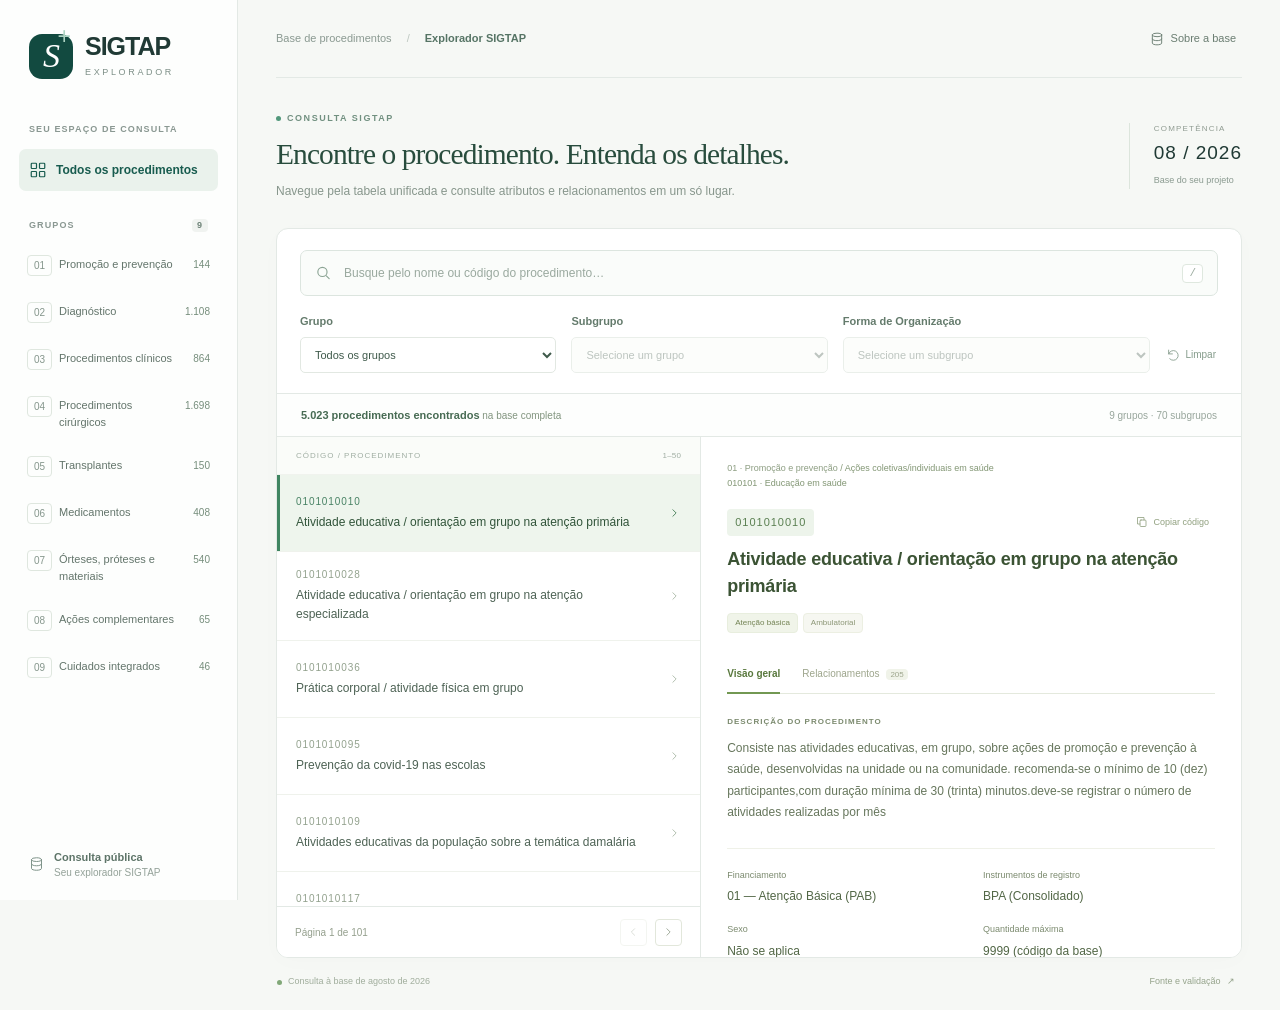
==== index.html @ 607093cf "Add SIGTAP explorer ready for GitHub Pages" ====
<!doctype html>
<html lang="pt-BR">
<head><meta charset="utf-8"><meta name="viewport" content="width=device-width, initial-scale=1"><meta name="robots" content="noindex,nofollow"><meta name="theme-color" content="#124e45"><title>SIGTAP · Explorador de procedimentos</title><link rel="icon" href="./favicon.svg" type="image/svg+xml"><link rel="stylesheet" href="./style.css"></head>
<body>
<a class="skip-link" href="#search">Ir para a busca</a>
<div class="app-shell">
<aside class="sidebar">
  <a class="brand" href="./" aria-label="SIGTAP início"><span class="brand-icon">S<span>+</span></span><span>SIGTAP<small>EXPLORADOR</small></span></a>
  <div class="workspace-label">SEU ESPAÇO DE CONSULTA</div>
  <button id="all-groups" class="nav-main active"><span data-icon="grid"></span><span>Todos os procedimentos</span></button>
  <div class="group-label">GRUPOS <span id="group-total">—</span></div>
  <nav id="group-nav" aria-label="Grupos SIGTAP"><div class="loading-small">Carregando grupos…</div></nav>
  <div class="sidebar-bottom"><span data-icon="database"></span><div><strong>Consulta pública</strong><small>Seu explorador SIGTAP</small></div></div>
</aside>
<main>
  <header class="topbar"><div class="breadcrumb">Base de procedimentos <span>/</span> <strong>Explorador SIGTAP</strong></div><button class="source-button" id="source-button"><span data-icon="database"></span>Sobre a base</button></header>
  <section class="intro" aria-labelledby="page-title"><div><div class="eyebrow"><span></span> CONSULTA SIGTAP</div><h1 id="page-title">Encontre o procedimento.<br class="mobile-break"> Entenda os detalhes.</h1><p>Navegue pela tabela unificada e consulte atributos e relacionamentos em um só lugar.</p></div><div class="edition"><span>COMPETÊNCIA</span><strong id="edition">08 / 2026</strong><small>Base do seu projeto</small></div></section>
  <section class="explorer" aria-label="Explorador de procedimentos">
    <div class="filters">
      <div class="search-wrap"><span data-icon="search"></span><input id="search" type="search" placeholder="Busque pelo nome ou código do procedimento…" aria-label="Buscar por nome ou código" autocomplete="off"><kbd>/</kbd></div>
      <div class="filter-row"><div class="field"><label for="group">Grupo</label><select id="group"><option value="">Todos os grupos</option></select></div><div class="field"><label for="subgroup">Subgrupo</label><select id="subgroup" disabled><option value="">Selecione um grupo</option></select></div><div class="field"><label for="form">Forma de Organização</label><select id="form" disabled><option value="">Selecione um subgrupo</option></select></div><button id="reset" class="reset-button" title="Limpar busca e filtros"><span data-icon="reset"></span><span>Limpar</span></button></div>
    </div>
    <div class="results-bar"><div><strong id="result-count" aria-live="polite">Carregando procedimentos…</strong><span id="result-context"> na base completa</span></div><div class="base-count" id="base-count">9 grupos · 70 subgrupos</div></div>
    <div class="workspace" id="workspace"><section class="list-panel" aria-label="Lista de procedimentos"><div class="list-heading"><span>CÓDIGO / PROCEDIMENTO</span><span id="list-range"></span></div><div id="results" class="results"><div class="loading-state">Preparando sua consulta…</div></div><div class="pagination"><span id="page-label"></span><div><button id="prev" aria-label="Página anterior" disabled><span data-icon="left"></span></button><button id="next" aria-label="Próxima página" disabled><span data-icon="right"></span></button></div></div></section><section class="detail-panel" id="detail-panel" aria-label="Detalhes do procedimento"><div id="detail" aria-live="polite"><div class="empty-detail"><span data-icon="file"></span><h2>Todos os detalhes, em um clique.</h2><p>Selecione um procedimento na lista para consultar suas informações.</p></div></div></section></div>
  </section>
  <footer><span><span class="status-dot"></span> Consulta à base de agosto de 2026</span><button id="validation-link">Fonte e validação <span>↗</span></button></footer>
</main></div>
<dialog id="source-dialog"><div class="dialog-header"><div><div class="eyebrow">TRANSPARÊNCIA DOS DADOS</div><h2>Fonte e validação</h2></div><button id="close-dialog" class="icon-button" aria-label="Fechar"><span data-icon="close"></span></button></div><div id="source-content"></div></dialog>
<div class="toast" id="toast" role="status"></div>
<script type="module" src="./app.js"></script>
</body></html>
---- style.css ----
:root{--ink:#203a35;--muted:#7b8985;--green:#185c4f;--green-dark:#124a40;--line:#e3e9e5;--paper:#fff;--bg:#f6f8f5;--soft:#eef5f0;--serif:Georgia,'Times New Roman',serif}*{box-sizing:border-box}body{margin:0;background:var(--bg);color:var(--ink);font:14px/1.5 -apple-system,BlinkMacSystemFont,'Segoe UI',sans-serif}button,input,select{font:inherit}button,a,select{ -webkit-tap-highlight-color:transparent}button{cursor:pointer}button:disabled{cursor:default;opacity:.4}button{color:inherit}a{color:inherit}svg{width:18px;height:18px;display:block;flex-shrink:0}button svg{pointer-events:none}button:focus-visible,a:focus-visible,input:focus-visible,select:focus-visible,summary:focus-visible{outline:3px solid #71ac98;outline-offset:3px}button{border:0;background:none}h1,h2,h3,p{margin:0}.skip-link{position:absolute;top:-100px;left:20px;padding:12px;background:white;z-index:100}.skip-link:focus{top:10px}.app-shell{display:grid;grid-template-columns:238px minmax(0,1fr);min-height:100vh}.sidebar{background:#fdfefd;border-right:1px solid var(--line);padding:32px 19px 20px;position:sticky;top:0;height:100vh;display:flex;flex-direction:column;overflow:auto}.brand{display:flex;align-items:center;gap:12px;text-decoration:none;margin:0 10px 42px;font-size:25px;font-weight:730;letter-spacing:-1px;line-height:1.12}.brand small{display:block;font:9px/2 -apple-system,BlinkMacSystemFont,'Segoe UI',sans-serif;letter-spacing:2.65px;color:#7d8f87;margin-top:3px}.brand-icon{background:var(--green-dark);color:white;border-radius:13px;width:44px;height:45px;position:relative;text-align:center;font:italic 34px/44px Georgia}.brand-icon span{position:absolute;right:3px;top:-9px;color:#acd3c2;font:23px/1 sans-serif}.workspace-label,.group-label{font-size:9px;letter-spacing:1.1px;color:#8a9892;font-weight:650;padding:0 10px}.nav-main{display:flex;align-items:center;gap:9px;width:100%;text-align:left;margin:12px 0 28px;padding:12px 10px;font-size:12px;font-weight:600;border-radius:7px}.nav-main.active{background:#eaf2ec;color:var(--green)}.nav-main:hover{background:#f0f5f1}.group-label{display:flex;justify-content:space-between;margin-bottom:12px}.group-label span{background:#f0f3f0;border-radius:4px;padding:0 5px;color:#6e8378}#group-nav{display:flex;flex-direction:column;gap:4px}.group-button{display:grid;grid-template-columns:25px 1fr 28px;text-align:left;gap:7px;align-items:start;padding:11px 8px;border-radius:7px;font-size:11px;line-height:1.5;width:100%;color:#63756b}.group-button:hover{background:#f3f6f2}.group-button.active{background:#eaf2ec;color:var(--green)}.group-code{color:#85968c;font-size:10px;border:1px solid #dfe7df;border-radius:4px;text-align:center;padding:1px 2px;line-height:17px;align-self:start}.group-button.active .group-code{background:var(--green);color:white;border-color:var(--green)}.group-name{padding-top:1px}.group-count{text-align:right;color:#88978f;font-size:10px;padding-top:2px;font-variant-numeric:tabular-nums}.sidebar-bottom{display:flex;gap:10px;margin-top:auto;padding:28px 10px 0;align-items:center;color:#7f948a}.sidebar-bottom strong{font-size:11px;font-weight:600;display:block;color:#5d7468}.sidebar-bottom small{display:block;font-size:10px;color:#94a299}.sidebar-bottom svg{width:15px}main{min-width:0;padding:0 38px;max-width:1680px;width:100%;margin:0 auto}.topbar{height:78px;border-bottom:1px solid var(--line);display:flex;align-items:center;justify-content:space-between;font-size:11px}.breadcrumb{color:#8a9991}.breadcrumb span{padding:0 12px;color:#bdc7c0}.breadcrumb strong{font-weight:550;color:#567465}.source-button{display:flex;align-items:center;gap:7px;font-size:11px;color:#6a7d71}.source-button:hover{color:var(--green)}.source-button svg{width:14px}.intro{display:flex;justify-content:space-between;align-items:center;gap:25px;padding:34px 0 28px}.eyebrow{font-size:9px;letter-spacing:1.55px;font-weight:650;color:#719080;display:flex;align-items:center;gap:6px;margin-bottom:10px}.eyebrow>span{width:5px;height:5px;background:#52987b;border-radius:50%}h1{font-family:var(--serif);font-size:clamp(24px,2.3vw,35px);font-weight:400;letter-spacing:-.9px;color:#284c3d;line-height:1.25}.intro p{font-size:12px;color:#87968c;margin-top:10px}.edition{flex-shrink:0;border-left:1px solid #dce5dc;padding-left:24px}.edition>span{display:block;letter-spacing:1.2px;font-size:8px;color:#8f9b91}.edition strong{display:block;font-size:19px;letter-spacing:1px;font-weight:500;margin-top:4px}.edition small{color:#8a9a90;font-size:9px}.mobile-break{display:none}.explorer{background:var(--paper);border:1px solid var(--line);border-radius:12px;box-shadow:0 4px 22px #355c3c04;overflow:hidden}.filters{padding:21px 23px 20px}.search-wrap{position:relative;display:flex;align-items:center;gap:10px;border:1px solid #dce5df;background:#fafcfa;border-radius:7px;padding:0 14px;height:46px}.search-wrap:focus-within{border-color:#8bb19b;box-shadow:0 0 0 3px #eaf3ed}.search-wrap svg{color:#8aa393;width:17px}.search-wrap input{border:none;outline:none;background:transparent;color:var(--ink);font-size:12px;width:100%;height:100%;min-width:0}.search-wrap input:focus-visible{outline:none}.search-wrap input::placeholder{color:#9aa99f}.search-wrap kbd{background:white;border:1px solid #dfe8df;border-radius:4px;color:#9bab9f;padding:0px 6px;font-size:11px}.filter-row{display:grid;grid-template-columns:1fr 1fr 1.2fr auto;gap:15px;margin-top:17px;align-items:end}.field{min-width:0}.field label{display:block;font-size:10px;font-weight:550;color:#647b6c;margin-bottom:7px}.field select{width:100%;height:36px;border:1px solid #e2e8e2;background:#fff;color:#3f5a4b;border-radius:5px;padding:0 26px 0 10px;font-size:10px;cursor:pointer;text-overflow:ellipsis}.field select:disabled{color:#a1ada5;background:#fbfcfa;cursor:default}.reset-button{font-size:10px;color:#849b8a;height:36px;display:flex;align-items:center;gap:5px;padding:0 2px}.reset-button svg{width:13px}.reset-button:hover{color:var(--green)}.results-bar{display:flex;justify-content:space-between;align-items:center;border-top:1px solid var(--line);border-bottom:1px solid var(--line);padding:13px 24px;background:#fdfefd;font-size:11px}.results-bar strong{font-weight:600;color:#476b53}.results-bar #result-context{font-size:10px;color:#97a39b}.base-count{color:#98a69c;font-size:10px}.workspace{display:grid;grid-template-columns:minmax(310px,44%) minmax(0,56%);height:600px;max-height:calc(100vh - 380px);min-height:410px}.list-panel{min-width:0;border-right:1px solid var(--line);display:flex;flex-direction:column;overflow:hidden}.list-heading{background:#fafcf9;padding:13px 19px 12px;font-size:8px;letter-spacing:1px;color:#a0aea3;display:flex;justify-content:space-between;border-bottom:1px solid #f0f3ee}.list-heading #list-range{letter-spacing:.2px}.results{overflow-y:auto;flex:1;scrollbar-width:thin;scrollbar-color:#dce5dd transparent}.procedure-row{width:100%;display:flex;text-align:left;align-items:center;justify-content:space-between;border-bottom:1px solid #eff2ec;gap:13px;padding:15px 19px;position:relative;background:white;min-height:77px;transition:background .1s}.procedure-row:hover{background:#f6f9f4}.procedure-row.selected{background:#eef5ed}.procedure-row.selected:before{content:'';width:3px;position:absolute;top:0;bottom:0;left:0;background:#408561}.proc-code{font-size:10px;letter-spacing:.9px;color:#93a28e;font-variant-numeric:tabular-nums;display:block;margin-bottom:4px;font-weight:500}.procedure-row.selected .proc-code{color:#498365}.proc-name{font-size:11px;line-height:1.6;font-weight:500;color:#5b6c5b;display:block;text-transform:lowercase}.proc-name:first-letter{text-transform:uppercase}.procedure-row.selected .proc-name{color:#31543a}.procedure-row svg{width:13px;color:#a7b6a4}.procedure-row.selected svg{color:#3d7850}.pagination{display:flex;justify-content:space-between;align-items:center;border-top:1px solid var(--line);background:white;padding:10px 18px;font-size:10px;color:#95a08e;min-height:51px}.pagination>div{display:flex;gap:8px}.pagination button{border:1px solid #e2e7db;background:#fff;width:27px;height:27px;border-radius:4px;display:grid;place-items:center}.pagination svg{width:13px}.detail-panel{overflow-y:auto;scrollbar-width:thin;scrollbar-color:#dce5dd transparent;background:#fff}.detail-top{padding:24px 26px 0}.detail-breadcrumb{font-size:9px;line-height:1.6;color:#a3af9b;margin-bottom:19px}.detail-breadcrumb b{font-weight:500;color:#8c9d81}.detail-title-row{display:flex;align-items:center;justify-content:space-between;gap:12px;margin-bottom:10px}.code-pill{display:inline-flex;align-items:center;gap:7px;font-variant-numeric:tabular-nums;letter-spacing:1px;font-size:11px;background:#edf4eb;color:#5b8052;padding:5px 8px;border-radius:4px}.copy-button{font-size:9px;color:#90a07f;display:flex;gap:5px;align-items:center}.copy-button svg{width:12px}.detail-title{font-size:18px;color:#3b5334;line-height:1.5;font-weight:550;letter-spacing:-.2px;text-transform:lowercase}.detail-title:first-letter{text-transform:uppercase}.detail-tags{display:flex;gap:5px;flex-wrap:wrap;margin-top:13px;margin-bottom:20px}.tag{font-size:8px;background:#f6f7f1;color:#8c9676;border:1px solid #ecefe2;border-radius:4px;padding:3px 7px}.tag:first-child{background:#f0f4e9;color:#738354;border-color:#e8eede}.tabs{display:flex;gap:22px;border-bottom:1px solid #e4e9dd;margin:0 26px}.tab{padding:13px 0 12px;font-size:10px;position:relative;color:#9da58c}.tab.active{color:#59783d;font-weight:600}.tab.active:after{content:'';position:absolute;height:2px;background:#729852;bottom:-1px;left:0;right:0}.tab span{font-size:8px;background:#f0f3e9;margin-left:4px;border-radius:4px;padding:1px 4px}.detail-body{padding:22px 26px 28px}.section-label{font-size:8px;letter-spacing:1px;color:#9da58c;font-weight:600;margin-bottom:10px}.description{font-size:11px;line-height:1.8;color:#7b846b;white-space:pre-line;text-transform:lowercase}.description:first-letter{text-transform:uppercase}.description.missing{font-style:italic;color:#a4a690}.detail-grid{display:grid;grid-template-columns:1fr 1fr;gap:18px 24px;margin-top:24px;padding-top:20px;border-top:1px solid #eff1e8}.datum span{font-size:9px;color:#9fa489;display:block;margin-bottom:5px}.datum strong{font-size:11px;font-weight:500;color:#697650;display:block}.datum small{display:block;font-size:9px;color:#aaaf99;margin-top:3px}.values{display:grid;grid-template-columns:repeat(3,1fr);gap:9px;margin-top:23px}.value-card{border:1px solid #e9eddf;background:#fcfdf9;border-radius:6px;padding:12px 10px}.value-card span{color:#9ba584;font-size:8px;display:block}.value-card strong{display:block;font-size:15px;color:#6c7e4b;margin-top:5px;white-space:nowrap;font-weight:550}.detail-note{font-size:9px;color:#a5aa94;margin-top:18px;line-height:1.6}.relation-search{border:1px solid var(--line);border-radius:5px;padding:9px 11px;width:100%;font-size:11px;margin-bottom:16px;outline:none}.relation-group{border:1px solid #e6ebdf;border-radius:6px;margin-bottom:9px;overflow:hidden}.relation-group summary{padding:12px 13px;cursor:pointer;font-size:11px;color:#738358;display:flex;justify-content:space-between;align-items:center;list-style:none;background:#fbfcf8}.relation-group summary::-webkit-details-marker{display:none}.relation-group summary span:last-child{font-size:9px;color:#94a07f}.relation-group[open] summary{border-bottom:1px solid #e6ebdf}.relation-items{padding:0 12px}.relation-item{padding:10px 0;border-bottom:1px solid #eff2e8}.relation-item:last-child{border-bottom:none}.relation-item code,.relation-item a{font-size:10px;color:#608449}.relation-item p{font-size:10px;color:#7a8964;line-height:1.65;margin-top:3px}.relation-item small{font-size:9px;color:#a0aa8c;display:block;margin-top:4px;white-space:pre-line}.relation-empty{font-size:10px;color:#a1a791;padding:15px}.more-relations{color:#6c874d;font-size:10px;padding:12px}.empty-detail,.empty-results,.loading-state{padding:60px 35px;text-align:center;color:#9ba98f}.empty-detail>svg,.empty-results>svg{margin:0 auto 20px;width:32px;height:32px;color:#b5c4a6}.empty-detail h2{font:23px/1.4 var(--serif);color:#607d4a}.empty-detail p,.empty-results p{font-size:12px;line-height:1.8;margin-top:12px}.empty-results button{margin-top:20px;color:var(--green);font-size:11px;text-decoration:underline}.loading-small{font-size:11px;color:#899c90;padding:14px}.loading-state{font-size:12px}footer{display:flex;justify-content:space-between;align-items:center;padding:16px 1px 20px;font-size:9px;color:#a0ad9c}footer>span{display:flex;align-items:center;gap:6px}.status-dot{display:inline-block;width:5px;height:5px;background:#81a878;border-radius:50%}footer button{color:#95a38b;font-size:9px}footer button span{margin-left:4px}.toast{position:fixed;bottom:26px;left:50%;transform:translate(-50%,20px);opacity:0;pointer-events:none;color:white;background:var(--green);padding:10px 20px;border-radius:7px;box-shadow:0 5px 20px #173c2b22;font-size:12px;transition:.2s;z-index:20}.toast.show{opacity:1;transform:translate(-50%,0)}dialog{border:1px solid var(--line);border-radius:14px;max-width:620px;width:calc(100% - 32px);padding:28px;color:var(--ink);box-shadow:0 20px 80px #1e3e3330;max-height:88vh}dialog::backdrop{background:#152f2860;backdrop-filter:blur(3px)}.dialog-header{display:flex;justify-content:space-between;gap:15px;align-items:start;margin-bottom:24px}.dialog-header h2{font:30px/1.2 var(--serif)}.icon-button{padding:4px;color:#7b9183}.source-stats{display:grid;grid-template-columns:repeat(3,1fr);gap:12px;margin:18px 0}.source-stats>div{background:var(--soft);padding:15px;border-radius:7px}.source-stats strong{font-size:22px;display:block;font-weight:500}.source-stats span{font-size:10px;color:#7e9685}#source-content p{font-size:12px;color:#738778;line-height:1.8;margin-top:12px}#source-content h3{font-size:12px;margin-top:24px}#source-content code{font-size:9px;overflow-wrap:anywhere;display:block;margin-top:8px;color:#95a389}#source-content table{width:100%;border-collapse:collapse;font-size:11px;margin-top:12px}#source-content td{padding:7px 4px;border-bottom:1px solid var(--line);vertical-align:top}#source-content td:last-child{text-align:right;white-space:nowrap}#source-content .validation-note{background:#f9f7ef;border:1px solid #ede7d4;padding:12px 14px;border-radius:6px;color:#938158}.back-list{display:none}[hidden]{display:none!important}
@media(min-width:1600px){.workspace{max-height:calc(100vh - 395px);height:720px}.sidebar{width:238px}.intro{padding:40px 0 35px}main{padding:0 48px}.proc-name{font-size:12px}.procedure-row{padding:17px 22px}.detail-title{font-size:21px}.description{font-size:12px}.detail-top{padding:29px 32px 0}.detail-body{padding:25px 32px}.tabs{margin:0 32px}}
@media(max-width:1180px){.app-shell{grid-template-columns:206px 1fr}.sidebar{padding:28px 12px 20px}.brand{margin-bottom:35px}.workspace-label{font-size:8px}.group-button{font-size:10px;gap:6px;padding:10px 5px;grid-template-columns:23px 1fr 24px}.group-count{font-size:9px}main{padding:0 24px}.intro{gap:15px}.intro p{max-width:490px}.edition{padding-left:17px}h1{font-size:26px}.workspace{grid-template-columns:minmax(280px,43%) minmax(0,57%)}.detail-top{padding:20px 20px 0}.detail-body{padding:20px}.tabs{margin:0 20px}.detail-title{font-size:16px}.filter-row{gap:9px}.filters{padding:18px}.value-card strong{font-size:12px}.reset-button span:last-child{display:none}}
@media(max-width:950px){.app-shell{grid-template-columns:1fr}.sidebar{display:none}main{padding:0 25px}.topbar{height:63px}.intro{padding:27px 0}.workspace{max-height:calc(100vh - 350px);min-height:470px}.intro h1{font-size:29px}.intro p{font-size:11px}.edition{margin-left:12px}.filters{padding:18px 20px}}
@media(max-width:640px){main{padding:0 14px}.topbar{height:57px}.breadcrumb{font-size:9px}.breadcrumb span{padding:0 6px}.source-button{font-size:0;gap:0}.source-button svg{width:17px}.intro{padding:23px 2px 22px}.intro h1{font-size:27px;letter-spacing:-.65px}.mobile-break{display:block}.intro p{font-size:11px;line-height:1.7;max-width:310px}.edition{display:none}.eyebrow{font-size:8px}.explorer{border-radius:9px}.filters{padding:16px 14px}.search-wrap{padding:0 10px;height:43px}.search-wrap input{font-size:11px}.search-wrap kbd{display:none}.filter-row{grid-template-columns:1fr 1fr;gap:12px 10px;margin-top:15px}.field:first-child{grid-column:span 2}.field select{font-size:10px;height:36px}.reset-button{position:absolute;top:0;right:0}.filter-row{position:relative}.field:first-child label{padding-right:30px}.reset-button{height:16px;top:0}.results-bar{padding:12px 15px}.results-bar #result-context{display:none}.results-bar strong{font-size:10px}.base-count{font-size:8px}.workspace{grid-template-columns:1fr;max-height:none;height:540px;min-height:0}.detail-panel{display:none}.list-panel{border:0}.workspace.mobile-detail .list-panel{display:none}.workspace.mobile-detail .detail-panel{display:block}.procedure-row{min-height:77px;padding:14px 16px}.proc-name{font-size:11px}.detail-top{padding:14px 19px 0}.back-list{display:flex;font-size:10px;color:#779661;align-items:center;gap:4px;margin-bottom:16px;padding:0}.back-list svg{width:12px}.detail-breadcrumb{margin-bottom:15px}.detail-title{font-size:17px}.detail-body{padding:19px}.tabs{margin:0 19px}.detail-grid{gap:16px}.values{gap:6px}.value-card strong{font-size:13px}.value-card{padding:10px 9px}footer{font-size:8px;gap:12px;padding:14px 2px}footer button{font-size:8px}.source-stats{gap:7px}.source-stats>div{padding:12px 8px}.source-stats strong{font-size:20px}dialog{padding:22px}.dialog-header h2{font-size:26px}}
@media(prefers-reduced-motion:reduce){*{transition:none!important;scroll-behavior:auto!important}}
/* Legibilidade para consultas prolongadas. */
.proc-name{font-size:12px;color:#4e6355}.description{font-size:12px;color:#66765c}.datum strong{font-size:12px;color:#526746}.datum span,.section-label{color:#7b8a6e}.detail-note{color:#839275}.detail-breadcrumb{color:#829674}.field select{font-size:11px}.field label{font-size:11px}.group-button{font-size:11px}.group-count{color:#758d7b}.results-bar #result-context{color:#82957f}.value-card span{color:#7c9168}.relation-item p{font-size:11px;color:#607951}.relation-item small{color:#7f9270}
@media(max-width:640px){.field select{font-size:10px}.field label{font-size:10px}.proc-name{font-size:12px}}
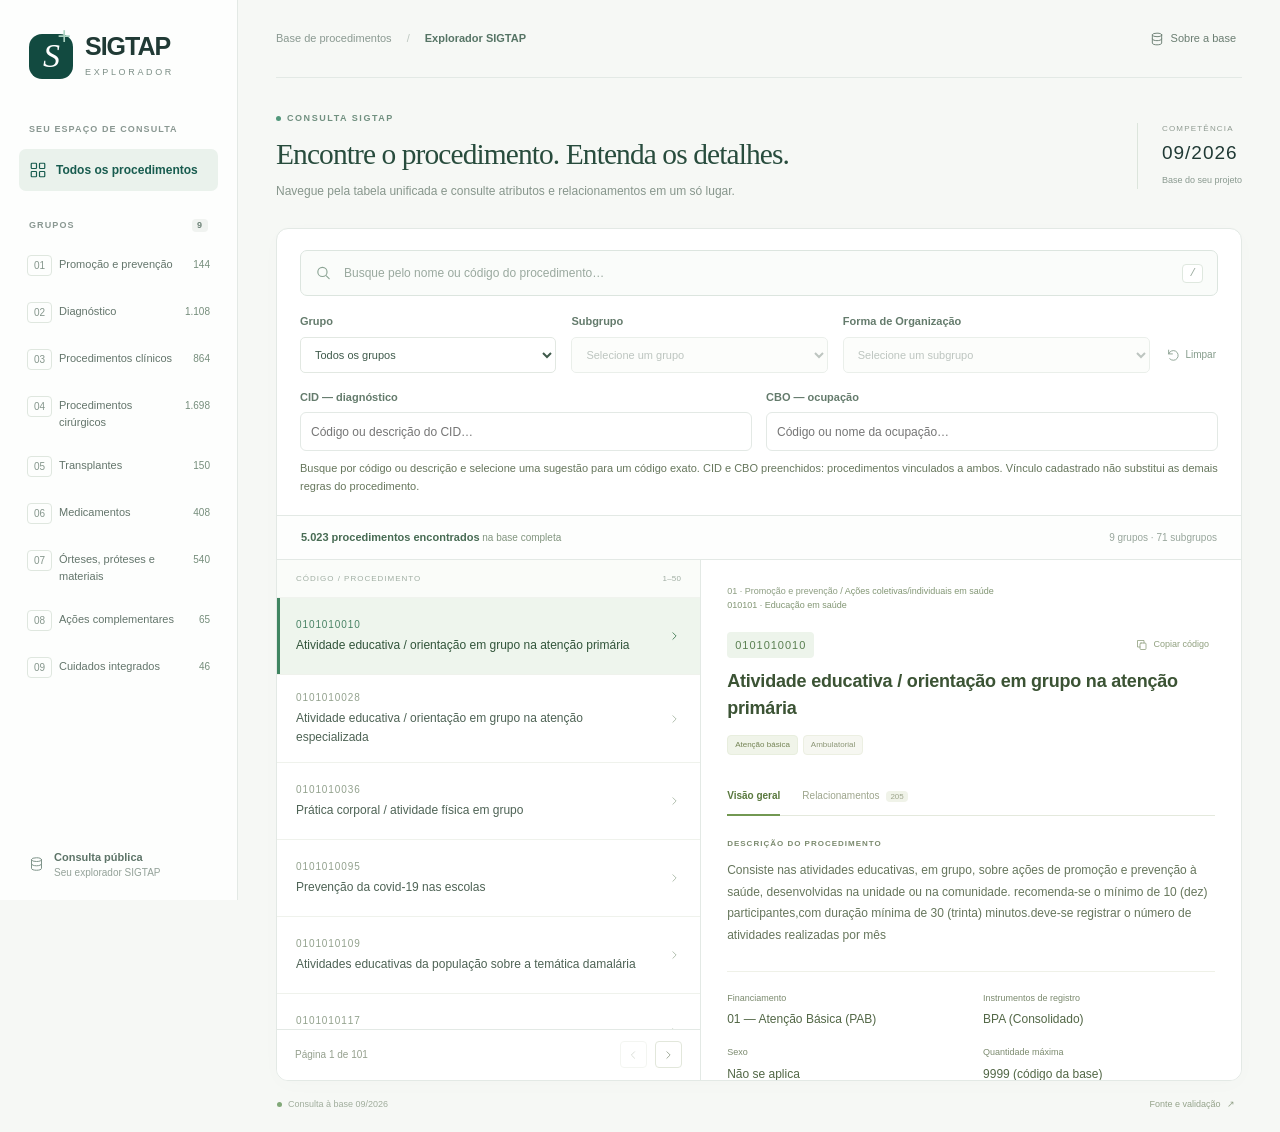
==== commit 92a8a1fe: "Update to SIGTAP 09/2026, add CID/CBO search and validated importer" ====
--- a/index.html
+++ b/index.html
@@ -14,16 +14,21 @@
 </aside>
 <main>
   <header class="topbar"><div class="breadcrumb">Base de procedimentos <span>/</span> <strong>Explorador SIGTAP</strong></div><button class="source-button" id="source-button"><span data-icon="database"></span>Sobre a base</button></header>
-  <section class="intro" aria-labelledby="page-title"><div><div class="eyebrow"><span></span> CONSULTA SIGTAP</div><h1 id="page-title">Encontre o procedimento.<br class="mobile-break"> Entenda os detalhes.</h1><p>Navegue pela tabela unificada e consulte atributos e relacionamentos em um só lugar.</p></div><div class="edition"><span>COMPETÊNCIA</span><strong id="edition">08 / 2026</strong><small>Base do seu projeto</small></div></section>
+  <section class="intro" aria-labelledby="page-title"><div><div class="eyebrow"><span></span> CONSULTA SIGTAP</div><h1 id="page-title">Encontre o procedimento.<br class="mobile-break"> Entenda os detalhes.</h1><p>Navegue pela tabela unificada e consulte atributos e relacionamentos em um só lugar.</p></div><div class="edition"><span>COMPETÊNCIA</span><strong id="edition">—</strong><small>Base do seu projeto</small></div></section>
   <section class="explorer" aria-label="Explorador de procedimentos">
     <div class="filters">
       <div class="search-wrap"><span data-icon="search"></span><input id="search" type="search" placeholder="Busque pelo nome ou código do procedimento…" aria-label="Buscar por nome ou código" autocomplete="off"><kbd>/</kbd></div>
       <div class="filter-row"><div class="field"><label for="group">Grupo</label><select id="group"><option value="">Todos os grupos</option></select></div><div class="field"><label for="subgroup">Subgrupo</label><select id="subgroup" disabled><option value="">Selecione um grupo</option></select></div><div class="field"><label for="form">Forma de Organização</label><select id="form" disabled><option value="">Selecione um subgrupo</option></select></div><button id="reset" class="reset-button" title="Limpar busca e filtros"><span data-icon="reset"></span><span>Limpar</span></button></div>
+      <div class="relation-filters">
+        <div class="field"><label for="cid">CID — diagnóstico</label><input id="cid" type="search" list="cid-options" placeholder="Código ou descrição do CID…" autocomplete="off" aria-describedby="relation-help"><datalist id="cid-options"></datalist></div>
+        <div class="field"><label for="cbo">CBO — ocupação</label><input id="cbo" type="search" list="cbo-options" placeholder="Código ou nome da ocupação…" autocomplete="off" aria-describedby="relation-help"><datalist id="cbo-options"></datalist></div>
+      </div>
+      <p id="relation-help" class="filter-help">Busque por código ou descrição e selecione uma sugestão para um código exato. CID e CBO preenchidos: procedimentos vinculados a ambos. Vínculo cadastrado não substitui as demais regras do procedimento.</p>
     </div>
-    <div class="results-bar"><div><strong id="result-count" aria-live="polite">Carregando procedimentos…</strong><span id="result-context"> na base completa</span></div><div class="base-count" id="base-count">9 grupos · 70 subgrupos</div></div>
+    <div class="results-bar"><div><strong id="result-count" aria-live="polite">Carregando procedimentos…</strong><span id="result-context"> na base completa</span></div><div class="base-count" id="base-count">Carregando hierarquia…</div></div>
     <div class="workspace" id="workspace"><section class="list-panel" aria-label="Lista de procedimentos"><div class="list-heading"><span>CÓDIGO / PROCEDIMENTO</span><span id="list-range"></span></div><div id="results" class="results"><div class="loading-state">Preparando sua consulta…</div></div><div class="pagination"><span id="page-label"></span><div><button id="prev" aria-label="Página anterior" disabled><span data-icon="left"></span></button><button id="next" aria-label="Próxima página" disabled><span data-icon="right"></span></button></div></div></section><section class="detail-panel" id="detail-panel" aria-label="Detalhes do procedimento"><div id="detail" aria-live="polite"><div class="empty-detail"><span data-icon="file"></span><h2>Todos os detalhes, em um clique.</h2><p>Selecione um procedimento na lista para consultar suas informações.</p></div></div></section></div>
   </section>
-  <footer><span><span class="status-dot"></span> Consulta à base de agosto de 2026</span><button id="validation-link">Fonte e validação <span>↗</span></button></footer>
+  <footer><span><span class="status-dot"></span> Carregando competência…</span><button id="validation-link">Fonte e validação <span>↗</span></button></footer>
 </main></div>
 <dialog id="source-dialog"><div class="dialog-header"><div><div class="eyebrow">TRANSPARÊNCIA DOS DADOS</div><h2>Fonte e validação</h2></div><button id="close-dialog" class="icon-button" aria-label="Fechar"><span data-icon="close"></span></button></div><div id="source-content"></div></dialog>
 <div class="toast" id="toast" role="status"></div>
--- a/style.css
+++ b/style.css
@@ -7,3 +7,5 @@
 /* Legibilidade para consultas prolongadas. */
 .proc-name{font-size:12px;color:#4e6355}.description{font-size:12px;color:#66765c}.datum strong{font-size:12px;color:#526746}.datum span,.section-label{color:#7b8a6e}.detail-note{color:#839275}.detail-breadcrumb{color:#829674}.field select{font-size:11px}.field label{font-size:11px}.group-button{font-size:11px}.group-count{color:#758d7b}.results-bar #result-context{color:#82957f}.value-card span{color:#7c9168}.relation-item p{font-size:11px;color:#607951}.relation-item small{color:#7f9270}
 @media(max-width:640px){.field select{font-size:10px}.field label{font-size:10px}.proc-name{font-size:12px}}
+
+.relation-filters{display:grid;grid-template-columns:1fr 1fr;gap:14px;margin-top:16px}.relation-filters input{width:100%;min-width:0;height:39px;border:1px solid var(--line);border-radius:6px;background:white;padding:0 10px;color:var(--ink);font-size:12px}.filter-help{font-size:11px;color:#66765c;margin-top:9px;line-height:1.6}@media(max-width:640px){.relation-filters{grid-template-columns:1fr;gap:12px}.relation-filters .field:first-child{grid-column:auto}}
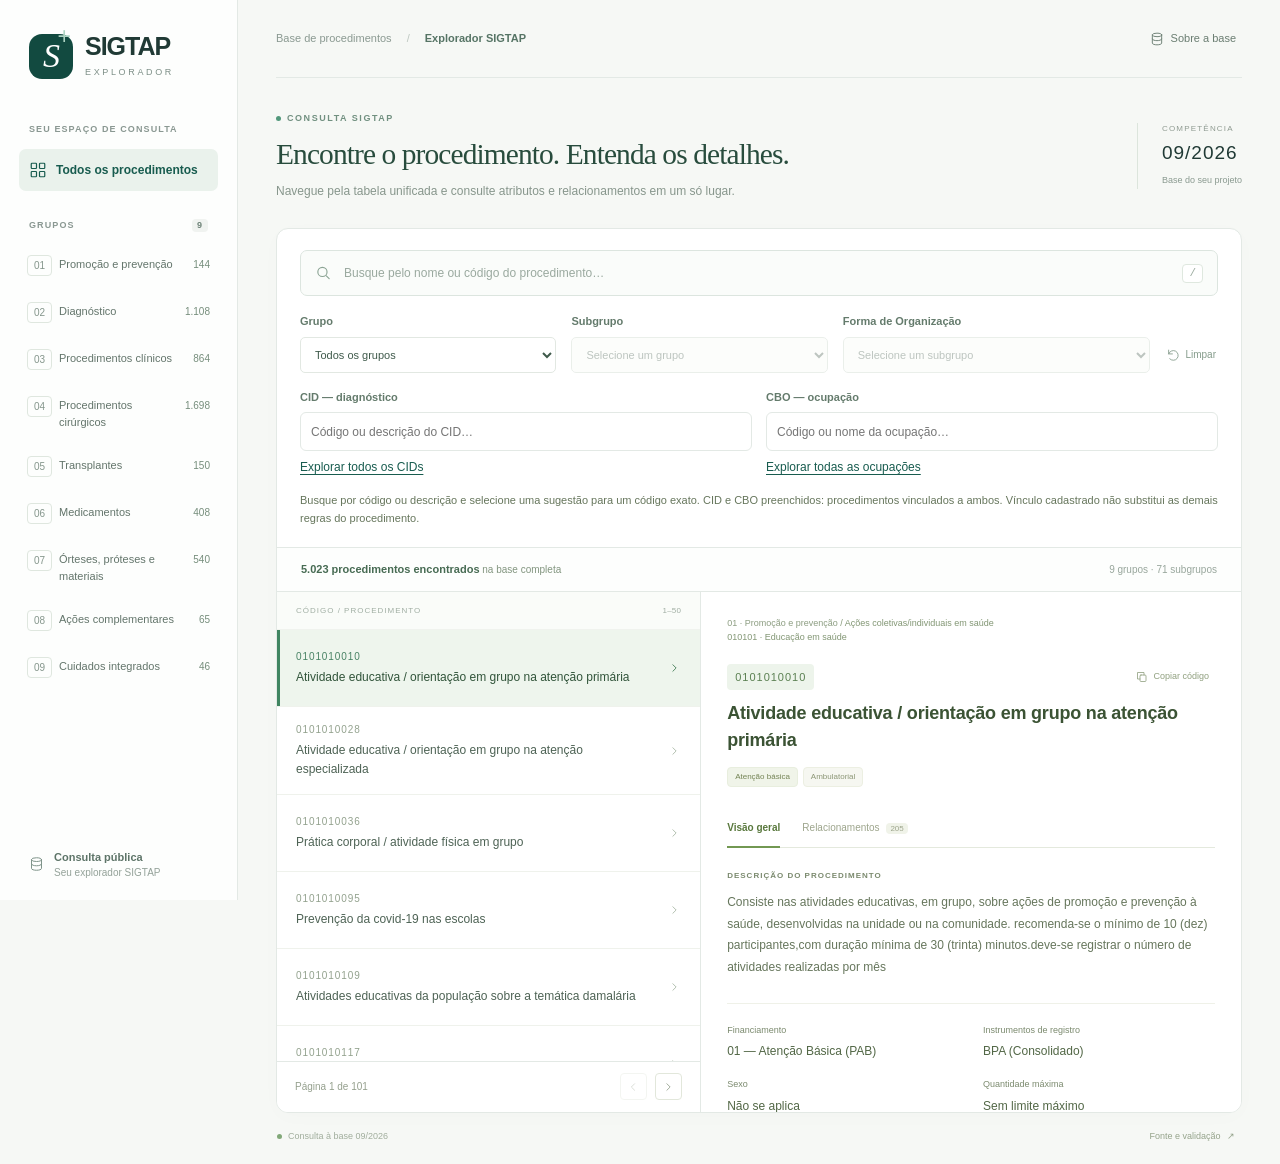
==== commit 59f6371f: "Refresh cached assets for procedure detail presentation update" ====
--- a/index.html
+++ b/index.html
@@ -1,6 +1,6 @@
 <!doctype html>
 <html lang="pt-BR">
-<head><meta charset="utf-8"><meta name="viewport" content="width=device-width, initial-scale=1"><meta name="robots" content="noindex,nofollow"><meta name="theme-color" content="#124e45"><title>SIGTAP · Explorador de procedimentos</title><link rel="icon" href="./favicon.svg" type="image/svg+xml"><link rel="stylesheet" href="./style.css"></head>
+<head><meta charset="utf-8"><meta name="viewport" content="width=device-width, initial-scale=1"><meta name="robots" content="noindex,nofollow"><meta name="theme-color" content="#124e45"><title>SIGTAP · Explorador de procedimentos</title><link rel="icon" href="./favicon.svg" type="image/svg+xml"><link rel="stylesheet" href="./style.css?v=20260930-1"></head>
 <body>
 <a class="skip-link" href="#search">Ir para a busca</a>
 <div class="app-shell">
@@ -32,5 +32,5 @@
 </main></div>
 <dialog id="source-dialog"><div class="dialog-header"><div><div class="eyebrow">TRANSPARÊNCIA DOS DADOS</div><h2>Fonte e validação</h2></div><button id="close-dialog" class="icon-button" aria-label="Fechar"><span data-icon="close"></span></button></div><div id="source-content"></div></dialog>
 <div class="toast" id="toast" role="status"></div>
-<script type="module" src="./app.js"></script>
+<script type="module" src="./app.js?v=20260930-1"></script>
 </body></html>
--- a/style.css
+++ b/style.css
@@ -9,3 +9,26 @@
 @media(max-width:640px){.field select{font-size:10px}.field label{font-size:10px}.proc-name{font-size:12px}}
 
 .relation-filters{display:grid;grid-template-columns:1fr 1fr;gap:14px;margin-top:16px}.relation-filters input{width:100%;min-width:0;height:39px;border:1px solid var(--line);border-radius:6px;background:white;padding:0 10px;color:var(--ink);font-size:12px}.filter-help{font-size:11px;color:#66765c;margin-top:9px;line-height:1.6}@media(max-width:640px){.relation-filters{grid-template-columns:1fr;gap:12px}.relation-filters .field:first-child{grid-column:auto}}
+
+.browse-relations{padding:7px 0;color:var(--green);font-size:12px;text-decoration:underline;text-underline-offset:3px}
+#relation-browser{max-width:780px}
+.browser-controls{display:grid;grid-template-columns:1fr 130px;gap:16px}
+.browser-controls label{display:grid;gap:6px;font-size:12px}
+.browser-controls input,.browser-controls select{padding:10px;border:1px solid var(--line);border-radius:6px;min-width:0;width:100%;background:white;color:var(--ink)}
+#browser-count{margin:16px 0;font-size:12px;color:#526746}
+#browser-results{max-height:45vh;overflow:auto;border-top:1px solid var(--line)}
+.browser-result{display:grid;grid-template-columns:65px 1fr;gap:4px 12px;width:100%;text-align:left;padding:13px 8px;border-bottom:1px solid var(--line)}
+.browser-result:hover,.browser-result:focus-visible{background:var(--soft)}
+.browser-result code{color:var(--green);font-weight:600}.browser-result span{font-size:13px;overflow-wrap:anywhere}.browser-result small{grid-column:2;color:#526746}
+.browser-pagination{display:flex;justify-content:space-between;align-items:center;gap:8px;margin-top:18px;font-size:12px}
+.browser-pagination button{padding:8px 12px;border:1px solid var(--line);border-radius:5px}
+@media(max-width:480px){.browser-controls{grid-template-columns:1fr}.browser-result{grid-template-columns:52px 1fr}}
+
+/* Keep billing components distinct and relationship statuses readable without color alone. */
+.values{grid-template-columns:repeat(2,minmax(0,1fr))}
+.professional-value{margin-top:10px;font-size:11px;color:#647462;display:flex;flex-wrap:wrap;gap:4px 8px;align-items:baseline}
+.professional-value strong{font-weight:500;font-size:12px}.professional-value small{flex-basis:100%;font-size:10px;color:#647462}
+.compatibility-badge{display:inline-flex;align-items:center;gap:5px;margin-top:6px;padding:2px 7px;border:1px solid;border-radius:4px;font-size:10px;line-height:1.6}
+.compatibility-badge::before{content:'';width:5px;height:5px;border-radius:50%;background:currentColor}
+.compatibility-badge.compatible{color:#32617c;background:#f0f6fa;border-color:#d4e3ee}
+.compatibility-badge.exclusive{color:#87541d;background:#fcf5ec;border-color:#efdfca}
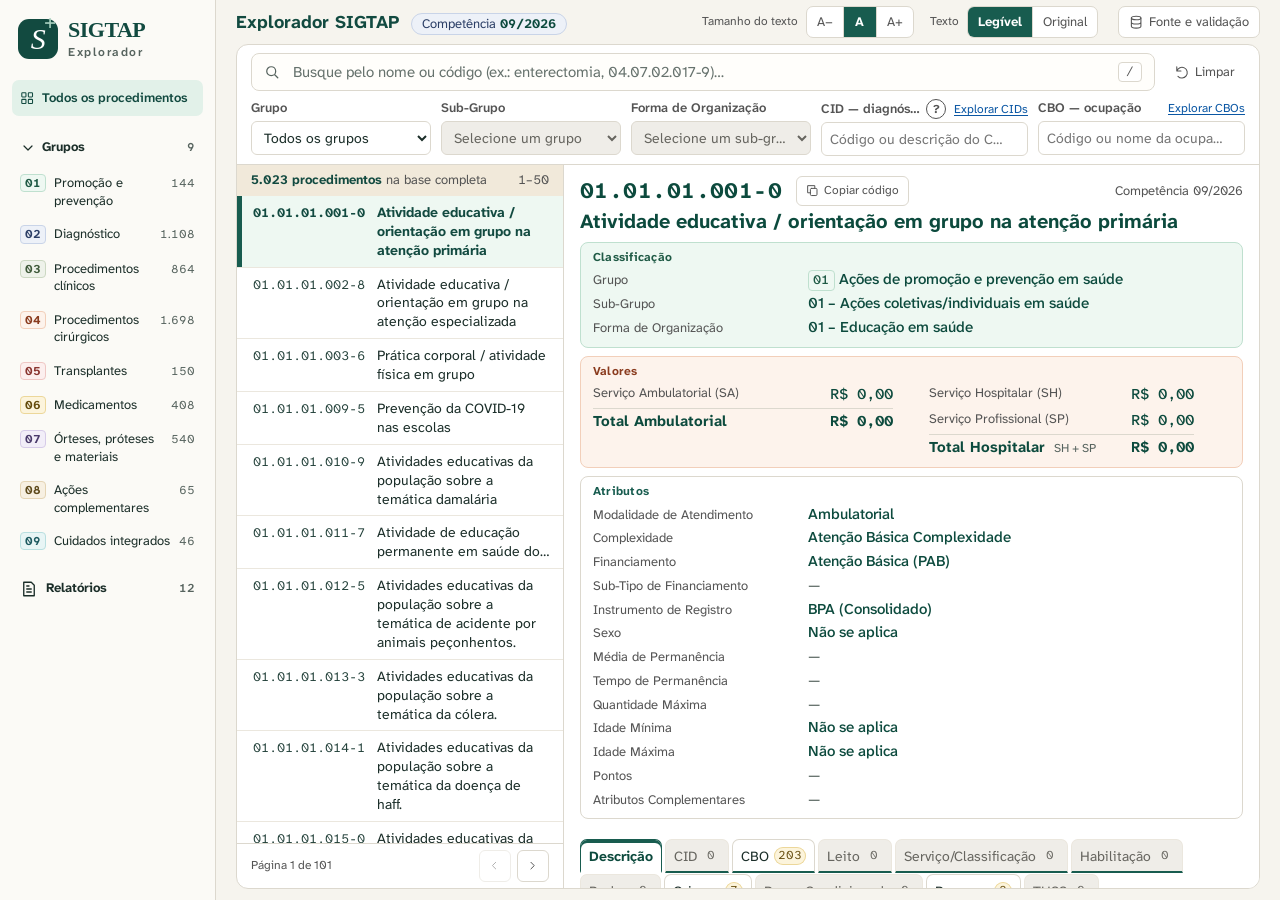
==== commit f1d0d143: "Replace explorer with SIGTAP-style ficha, relation tabs and reports - Ficha in SIGTAP field order (1" ====
--- a/index.html
+++ b/index.html
@@ -1,36 +1,262 @@
 <!doctype html>
 <html lang="pt-BR">
-<head><meta charset="utf-8"><meta name="viewport" content="width=device-width, initial-scale=1"><meta name="robots" content="noindex,nofollow"><meta name="theme-color" content="#124e45"><title>SIGTAP · Explorador de procedimentos</title><link rel="icon" href="./favicon.svg" type="image/svg+xml"><link rel="stylesheet" href="./style.css?v=20260930-1"></head>
+<head>
+  <meta charset="utf-8">
+  <meta name="viewport" content="width=device-width, initial-scale=1">
+  <meta name="robots" content="noindex,nofollow">
+  <meta name="theme-color" content="#124a40">
+  <link rel="icon" href="./favicon.svg" type="image/svg+xml">
+  <title>SIGTAP Explorador</title>
+  <link rel="preconnect" href="https://fonts.googleapis.com">
+  <link rel="preconnect" href="https://fonts.gstatic.com" crossorigin>
+  <link rel="stylesheet" href="https://fonts.googleapis.com/css2?family=Atkinson+Hyperlegible+Mono:wght@400;500;600;700&family=Atkinson+Hyperlegible+Next:wght@400;500;600;700&display=swap">
+  <link rel="stylesheet" href="./style.css">
+</head>
 <body>
 <a class="skip-link" href="#search">Ir para a busca</a>
+
 <div class="app-shell">
-<aside class="sidebar">
-  <a class="brand" href="./" aria-label="SIGTAP início"><span class="brand-icon">S<span>+</span></span><span>SIGTAP<small>EXPLORADOR</small></span></a>
-  <div class="workspace-label">SEU ESPAÇO DE CONSULTA</div>
-  <button id="all-groups" class="nav-main active"><span data-icon="grid"></span><span>Todos os procedimentos</span></button>
-  <div class="group-label">GRUPOS <span id="group-total">—</span></div>
-  <nav id="group-nav" aria-label="Grupos SIGTAP"><div class="loading-small">Carregando grupos…</div></nav>
-  <div class="sidebar-bottom"><span data-icon="database"></span><div><strong>Consulta pública</strong><small>Seu explorador SIGTAP</small></div></div>
-</aside>
-<main>
-  <header class="topbar"><div class="breadcrumb">Base de procedimentos <span>/</span> <strong>Explorador SIGTAP</strong></div><button class="source-button" id="source-button"><span data-icon="database"></span>Sobre a base</button></header>
-  <section class="intro" aria-labelledby="page-title"><div><div class="eyebrow"><span></span> CONSULTA SIGTAP</div><h1 id="page-title">Encontre o procedimento.<br class="mobile-break"> Entenda os detalhes.</h1><p>Navegue pela tabela unificada e consulte atributos e relacionamentos em um só lugar.</p></div><div class="edition"><span>COMPETÊNCIA</span><strong id="edition">—</strong><small>Base do seu projeto</small></div></section>
-  <section class="explorer" aria-label="Explorador de procedimentos">
-    <div class="filters">
-      <div class="search-wrap"><span data-icon="search"></span><input id="search" type="search" placeholder="Busque pelo nome ou código do procedimento…" aria-label="Buscar por nome ou código" autocomplete="off"><kbd>/</kbd></div>
-      <div class="filter-row"><div class="field"><label for="group">Grupo</label><select id="group"><option value="">Todos os grupos</option></select></div><div class="field"><label for="subgroup">Subgrupo</label><select id="subgroup" disabled><option value="">Selecione um grupo</option></select></div><div class="field"><label for="form">Forma de Organização</label><select id="form" disabled><option value="">Selecione um subgrupo</option></select></div><button id="reset" class="reset-button" title="Limpar busca e filtros"><span data-icon="reset"></span><span>Limpar</span></button></div>
-      <div class="relation-filters">
-        <div class="field"><label for="cid">CID — diagnóstico</label><input id="cid" type="search" list="cid-options" placeholder="Código ou descrição do CID…" autocomplete="off" aria-describedby="relation-help"><datalist id="cid-options"></datalist></div>
-        <div class="field"><label for="cbo">CBO — ocupação</label><input id="cbo" type="search" list="cbo-options" placeholder="Código ou nome da ocupação…" autocomplete="off" aria-describedby="relation-help"><datalist id="cbo-options"></datalist></div>
-      </div>
-      <p id="relation-help" class="filter-help">Busque por código ou descrição e selecione uma sugestão para um código exato. CID e CBO preenchidos: procedimentos vinculados a ambos. Vínculo cadastrado não substitui as demais regras do procedimento.</p>
+  <aside class="sidebar" aria-label="Navegação por grupos">
+    <a class="brand" href="./" aria-label="SIGTAP Explorador, início">
+      <span class="brand-icon" aria-hidden="true">S<span>+</span></span>
+      <span class="brand-text">SIGTAP<small>Explorador</small></span>
+    </a>
+    <button id="all-groups" class="nav-main active" type="button">
+      <span data-icon="grid"></span><span>Todos os procedimentos</span>
+    </button>
+    <div class="nav-section" data-section="groups">
+      <button type="button" class="section-toggle" aria-expanded="true" aria-controls="group-nav" title="Recolher ou expandir os grupos">
+        <span class="section-chevron" data-icon="chevron"></span>
+        <span class="section-title">Grupos</span>
+        <span id="base-count" class="section-meta">—</span>
+      </button>
+      <nav id="group-nav" class="section-body" aria-label="Grupos SIGTAP">
+        <div class="loading-small">Carregando grupos…</div>
+      </nav>
     </div>
-    <div class="results-bar"><div><strong id="result-count" aria-live="polite">Carregando procedimentos…</strong><span id="result-context"> na base completa</span></div><div class="base-count" id="base-count">Carregando hierarquia…</div></div>
-    <div class="workspace" id="workspace"><section class="list-panel" aria-label="Lista de procedimentos"><div class="list-heading"><span>CÓDIGO / PROCEDIMENTO</span><span id="list-range"></span></div><div id="results" class="results"><div class="loading-state">Preparando sua consulta…</div></div><div class="pagination"><span id="page-label"></span><div><button id="prev" aria-label="Página anterior" disabled><span data-icon="left"></span></button><button id="next" aria-label="Próxima página" disabled><span data-icon="right"></span></button></div></div></section><section class="detail-panel" id="detail-panel" aria-label="Detalhes do procedimento"><div id="detail" aria-live="polite"><div class="empty-detail"><span data-icon="file"></span><h2>Todos os detalhes, em um clique.</h2><p>Selecione um procedimento na lista para consultar suas informações.</p></div></div></section></div>
-  </section>
-  <footer><span><span class="status-dot"></span> Carregando competência…</span><button id="validation-link">Fonte e validação <span>↗</span></button></footer>
-</main></div>
-<dialog id="source-dialog"><div class="dialog-header"><div><div class="eyebrow">TRANSPARÊNCIA DOS DADOS</div><h2>Fonte e validação</h2></div><button id="close-dialog" class="icon-button" aria-label="Fechar"><span data-icon="close"></span></button></div><div id="source-content"></div></dialog>
-<div class="toast" id="toast" role="status"></div>
-<script type="module" src="./app.js?v=20260930-1"></script>
-</body></html>
+
+    <button type="button" class="reports-button" id="reports-button" aria-pressed="false">
+      <span data-icon="report"></span><span class="section-title">Relatórios</span><span id="report-count" class="section-meta"></span>
+    </button>
+  </aside>
+
+  <main class="main">
+    <header class="topbar">
+      <div class="topbar-title">
+        <h1>Explorador SIGTAP</h1>
+        <span class="edition-chip">Competência <strong id="edition">—</strong></span>
+      </div>
+
+      <div class="reading-controls" role="group" aria-label="Opções de leitura">
+        <div class="control">
+          <span class="control-label" id="size-label">Tamanho do texto</span>
+          <div class="segmented" role="group" aria-labelledby="size-label">
+            <button type="button" data-size="s" aria-label="Texto menor (14 px)" aria-pressed="false">A−</button>
+            <button type="button" data-size="m" aria-label="Texto padrão (15 px)" aria-pressed="true">A</button>
+            <button type="button" data-size="l" aria-label="Texto maior (17 px)" aria-pressed="false">A+</button>
+          </div>
+        </div>
+        <div class="control">
+          <span class="control-label" id="case-label">Texto</span>
+          <div class="segmented" role="group" aria-labelledby="case-label" aria-describedby="case-note">
+            <button type="button" data-case="legivel" aria-pressed="true" title="Frases com inicial maiúscula, siglas preservadas&#10;Legível: só altera maiúsculas/minúsculas; Original: texto exato da base">Legível</button>
+            <button type="button" data-case="original" aria-pressed="false" title="Texto exatamente como na base oficial (maiúsculas)&#10;Legível: só altera maiúsculas/minúsculas; Original: texto exato da base">Original</button>
+          </div>
+          <span class="sr-only" id="case-note">Legível: só altera maiúsculas/minúsculas; Original: texto exato da base</span>
+        </div>
+      </div>
+
+      <button class="source-button" id="source-button" type="button" aria-label="Fonte e validação dos dados">
+        <span data-icon="database"></span><span>Fonte e validação</span>
+      </button>
+    </header>
+
+    <section class="explorer" aria-label="Explorador de procedimentos">
+      <div class="filters">
+        <div class="search-row">
+          <div class="search-wrap">
+            <span data-icon="search"></span>
+            <input id="search" type="search" placeholder="Busque pelo nome ou código (ex.: enterectomia, 04.07.02.017-9)…" aria-label="Buscar por nome ou código do procedimento" autocomplete="off">
+            <kbd title="Atalho: tecla /">/</kbd>
+          </div>
+          <button id="reset" class="reset-button" type="button" title="Limpar busca e filtros">
+            <span data-icon="reset"></span><span>Limpar</span>
+          </button>
+        </div>
+
+        <div class="filter-grid">
+          <div class="field">
+            <div class="field-head"><label for="group">Grupo</label></div>
+            <select id="group"><option value="">Todos os grupos</option></select>
+          </div>
+          <div class="field">
+            <div class="field-head"><label for="subgroup">Sub-Grupo</label></div>
+            <select id="subgroup" disabled><option value="">Selecione um grupo</option></select>
+          </div>
+          <div class="field">
+            <div class="field-head"><label for="form">Forma de Organização</label></div>
+            <select id="form" disabled><option value="">Selecione um sub-grupo</option></select>
+          </div>
+          <div class="field">
+            <div class="field-head">
+              <span class="label-help">
+                <label for="cid">CID — diagnóstico</label>
+                <button type="button" class="info-button" id="relation-help-button" aria-expanded="false" aria-controls="relation-help" aria-label="Como funcionam os filtros CID e CBO">?</button>
+              </span>
+              <button type="button" class="browse-relations" data-browse="CID">Explorar CIDs</button>
+            </div>
+            <p id="relation-help" class="info-popover" role="note" hidden>
+              CID e CBO: escolha uma sugestão para filtrar por um código exato; com os dois preenchidos, aparecem os procedimentos vinculados a ambos.
+            </p>
+            <input id="cid" type="search" list="cid-options" placeholder="Código ou descrição do CID…" autocomplete="off" aria-describedby="relation-help">
+            <datalist id="cid-options"></datalist>
+          </div>
+          <div class="field">
+            <div class="field-head">
+              <label for="cbo">CBO — ocupação</label>
+              <button type="button" class="browse-relations" data-browse="CBO">Explorar CBOs</button>
+            </div>
+            <input id="cbo" type="search" list="cbo-options" placeholder="Código ou nome da ocupação…" autocomplete="off" aria-describedby="relation-help">
+            <datalist id="cbo-options"></datalist>
+          </div>
+        </div>
+      </div>
+
+      <div class="workspace" id="workspace">
+        <section class="list-panel" aria-label="Lista de procedimentos">
+          <div class="list-heading">
+            <p><strong id="result-count" aria-live="polite">Carregando procedimentos…</strong><span id="result-context"></span></p>
+            <span id="list-range"></span>
+          </div>
+          <div id="results" class="results">
+            <div class="loading-state">Preparando sua consulta…</div>
+          </div>
+          <div class="pagination">
+            <span id="page-label"></span>
+            <div>
+              <button id="prev" type="button" aria-label="Página anterior" disabled><span data-icon="left"></span></button>
+              <button id="next" type="button" aria-label="Próxima página" disabled><span data-icon="right"></span></button>
+            </div>
+          </div>
+        </section>
+
+        <section class="detail-panel" id="detail-panel" aria-label="Ficha do procedimento">
+          <div id="detail">
+            <div class="empty-detail">
+              <span data-icon="file"></span>
+              <h2>Selecione um procedimento</h2>
+              <p>A ficha completa aparece aqui, no formato da tabela SIGTAP.</p>
+            </div>
+          </div>
+        </section>
+      </div>
+    </section>
+
+    <section class="reports-view" id="reports-view" aria-labelledby="report-title" hidden>
+      <header class="report-head">
+        <div>
+          <p class="eyebrow">Relatórios</p>
+          <h2 id="report-title" tabindex="-1">Relatórios</h2>
+          <p id="report-desc" class="report-desc"></p>
+        </div>
+        <div class="report-head-actions">
+          <button type="button" class="report-back" id="report-catalog-back" hidden><span data-icon="grid"></span><span>Todos os relatórios</span></button>
+          <button type="button" class="report-back" id="report-back"><span data-icon="left"></span><span>Voltar ao explorador</span></button>
+        </div>
+      </header>
+
+      <div id="report-catalog" class="report-catalog"></div>
+
+      <div id="report-runner" hidden>
+        <div class="report-controls">
+          <div class="field field-topic">
+            <div class="field-head"><label for="r-topic">Buscar na classificação</label></div>
+            <input id="r-topic" type="search" placeholder="Ex.: quimioterapia, nefrologia, 03.04…" autocomplete="off" aria-describedby="r-topic-help">
+          </div>
+          <div class="field">
+            <div class="field-head"><label for="r-group">Grupo</label></div>
+            <select id="r-group"><option value="">Todos os grupos</option></select>
+          </div>
+          <div class="field">
+            <div class="field-head"><label for="r-subgroup">Sub-Grupo</label></div>
+            <select id="r-subgroup" disabled><option value="">Selecione um grupo</option></select>
+          </div>
+          <div class="field">
+            <div class="field-head"><label for="r-form">Forma de Organização</label></div>
+            <select id="r-form" disabled><option value="">Selecione um sub-grupo</option></select>
+          </div>
+          <div class="field">
+            <div class="field-head"><label for="r-proc">Procedimento</label></div>
+            <input id="r-proc" type="search" placeholder="Código ou nome…" autocomplete="off">
+          </div>
+          <div class="field" id="r-link-field">
+            <div class="field-head"><label for="r-link" id="r-link-label">Vínculo</label></div>
+            <input id="r-link" type="search" placeholder="Código ou nome…" autocomplete="off">
+          </div>
+          <div class="field">
+            <div class="field-head"><label for="r-groupby">Agrupar por</label></div>
+            <select id="r-groupby">
+              <option value="proc">Procedimento</option>
+              <option value="link">Vínculo</option>
+              <option value="none">Sem agrupamento (uma linha por vínculo)</option>
+            </select>
+          </div>
+        </div>
+        <div class="topic-matches" id="r-topic-matches" hidden></div>
+        <p class="sr-only" id="r-topic-help">Procura grupos, sub-grupos e formas de organização da classificação oficial da Tabela SIGTAP; marque os itens que entram no relatório.</p>
+        <div class="report-bar">
+          <p id="report-summary" role="status" aria-live="polite"></p>
+          <div class="report-actions">
+            <button type="button" class="report-copy" id="report-pdf" disabled><span data-icon="file"></span><span>Baixar PDF</span></button>
+            <button type="button" class="report-copy" id="report-csv" disabled><span data-icon="file"></span><span>Baixar CSV (Excel)</span></button>
+            <button type="button" class="report-copy" id="report-copy" disabled><span data-icon="copy"></span><span>Copiar tabela</span></button>
+          </div>
+        </div>
+        <p id="report-legend" class="report-legend" hidden></p>
+        <div id="report-table" class="report-table"></div>
+        <div class="report-pager">
+          <span id="report-page"></span>
+          <div>
+            <button id="report-prev" type="button" aria-label="Página anterior do relatório" disabled><span data-icon="left"></span></button>
+            <button id="report-next" type="button" aria-label="Próxima página do relatório" disabled><span data-icon="right"></span></button>
+          </div>
+        </div>
+      </div>
+    </section>
+  </main>
+</div>
+
+<dialog id="source-dialog" aria-labelledby="source-title">
+  <div class="dialog-header">
+    <div>
+      <div class="eyebrow">Transparência dos dados</div>
+      <h2 id="source-title">Fonte e validação</h2>
+    </div>
+    <button id="close-dialog" class="icon-button" type="button" aria-label="Fechar"><span data-icon="close"></span></button>
+  </div>
+  <div id="source-content"></div>
+</dialog>
+
+<dialog id="relation-browser" aria-labelledby="relation-browser-title">
+  <div class="dialog-header">
+    <h2 id="relation-browser-title">Explorar CIDs</h2>
+    <button type="button" class="icon-button" id="relation-browser-close" aria-label="Fechar explorador"><span data-icon="close"></span></button>
+  </div>
+  <div class="browser-controls">
+    <label>Buscar código ou descrição<input id="browser-query" type="search" placeholder="Ex.: C50, N18 ou diabetes"></label>
+    <label id="browser-letter-field">Letra inicial<select id="browser-letter"><option value="">Todas</option></select></label>
+  </div>
+  <p id="browser-count" role="status"></p>
+  <div id="browser-results"></div>
+  <div class="browser-pagination">
+    <button type="button" id="browser-prev">Anterior</button>
+    <span id="browser-page"></span>
+    <button type="button" id="browser-next">Próxima</button>
+  </div>
+</dialog>
+
+<div class="toast" id="toast" role="status" aria-live="polite"></div>
+
+<script type="module" src="./app.js"></script>
+</body>
+</html>
--- a/style.css
+++ b/style.css
@@ -1,34 +1,2367 @@
-:root{--ink:#203a35;--muted:#7b8985;--green:#185c4f;--green-dark:#124a40;--line:#e3e9e5;--paper:#fff;--bg:#f6f8f5;--soft:#eef5f0;--serif:Georgia,'Times New Roman',serif}*{box-sizing:border-box}body{margin:0;background:var(--bg);color:var(--ink);font:14px/1.5 -apple-system,BlinkMacSystemFont,'Segoe UI',sans-serif}button,input,select{font:inherit}button,a,select{ -webkit-tap-highlight-color:transparent}button{cursor:pointer}button:disabled{cursor:default;opacity:.4}button{color:inherit}a{color:inherit}svg{width:18px;height:18px;display:block;flex-shrink:0}button svg{pointer-events:none}button:focus-visible,a:focus-visible,input:focus-visible,select:focus-visible,summary:focus-visible{outline:3px solid #71ac98;outline-offset:3px}button{border:0;background:none}h1,h2,h3,p{margin:0}.skip-link{position:absolute;top:-100px;left:20px;padding:12px;background:white;z-index:100}.skip-link:focus{top:10px}.app-shell{display:grid;grid-template-columns:238px minmax(0,1fr);min-height:100vh}.sidebar{background:#fdfefd;border-right:1px solid var(--line);padding:32px 19px 20px;position:sticky;top:0;height:100vh;display:flex;flex-direction:column;overflow:auto}.brand{display:flex;align-items:center;gap:12px;text-decoration:none;margin:0 10px 42px;font-size:25px;font-weight:730;letter-spacing:-1px;line-height:1.12}.brand small{display:block;font:9px/2 -apple-system,BlinkMacSystemFont,'Segoe UI',sans-serif;letter-spacing:2.65px;color:#7d8f87;margin-top:3px}.brand-icon{background:var(--green-dark);color:white;border-radius:13px;width:44px;height:45px;position:relative;text-align:center;font:italic 34px/44px Georgia}.brand-icon span{position:absolute;right:3px;top:-9px;color:#acd3c2;font:23px/1 sans-serif}.workspace-label,.group-label{font-size:9px;letter-spacing:1.1px;color:#8a9892;font-weight:650;padding:0 10px}.nav-main{display:flex;align-items:center;gap:9px;width:100%;text-align:left;margin:12px 0 28px;padding:12px 10px;font-size:12px;font-weight:600;border-radius:7px}.nav-main.active{background:#eaf2ec;color:var(--green)}.nav-main:hover{background:#f0f5f1}.group-label{display:flex;justify-content:space-between;margin-bottom:12px}.group-label span{background:#f0f3f0;border-radius:4px;padding:0 5px;color:#6e8378}#group-nav{display:flex;flex-direction:column;gap:4px}.group-button{display:grid;grid-template-columns:25px 1fr 28px;text-align:left;gap:7px;align-items:start;padding:11px 8px;border-radius:7px;font-size:11px;line-height:1.5;width:100%;color:#63756b}.group-button:hover{background:#f3f6f2}.group-button.active{background:#eaf2ec;color:var(--green)}.group-code{color:#85968c;font-size:10px;border:1px solid #dfe7df;border-radius:4px;text-align:center;padding:1px 2px;line-height:17px;align-self:start}.group-button.active .group-code{background:var(--green);color:white;border-color:var(--green)}.group-name{padding-top:1px}.group-count{text-align:right;color:#88978f;font-size:10px;padding-top:2px;font-variant-numeric:tabular-nums}.sidebar-bottom{display:flex;gap:10px;margin-top:auto;padding:28px 10px 0;align-items:center;color:#7f948a}.sidebar-bottom strong{font-size:11px;font-weight:600;display:block;color:#5d7468}.sidebar-bottom small{display:block;font-size:10px;color:#94a299}.sidebar-bottom svg{width:15px}main{min-width:0;padding:0 38px;max-width:1680px;width:100%;margin:0 auto}.topbar{height:78px;border-bottom:1px solid var(--line);display:flex;align-items:center;justify-content:space-between;font-size:11px}.breadcrumb{color:#8a9991}.breadcrumb span{padding:0 12px;color:#bdc7c0}.breadcrumb strong{font-weight:550;color:#567465}.source-button{display:flex;align-items:center;gap:7px;font-size:11px;color:#6a7d71}.source-button:hover{color:var(--green)}.source-button svg{width:14px}.intro{display:flex;justify-content:space-between;align-items:center;gap:25px;padding:34px 0 28px}.eyebrow{font-size:9px;letter-spacing:1.55px;font-weight:650;color:#719080;display:flex;align-items:center;gap:6px;margin-bottom:10px}.eyebrow>span{width:5px;height:5px;background:#52987b;border-radius:50%}h1{font-family:var(--serif);font-size:clamp(24px,2.3vw,35px);font-weight:400;letter-spacing:-.9px;color:#284c3d;line-height:1.25}.intro p{font-size:12px;color:#87968c;margin-top:10px}.edition{flex-shrink:0;border-left:1px solid #dce5dc;padding-left:24px}.edition>span{display:block;letter-spacing:1.2px;font-size:8px;color:#8f9b91}.edition strong{display:block;font-size:19px;letter-spacing:1px;font-weight:500;margin-top:4px}.edition small{color:#8a9a90;font-size:9px}.mobile-break{display:none}.explorer{background:var(--paper);border:1px solid var(--line);border-radius:12px;box-shadow:0 4px 22px #355c3c04;overflow:hidden}.filters{padding:21px 23px 20px}.search-wrap{position:relative;display:flex;align-items:center;gap:10px;border:1px solid #dce5df;background:#fafcfa;border-radius:7px;padding:0 14px;height:46px}.search-wrap:focus-within{border-color:#8bb19b;box-shadow:0 0 0 3px #eaf3ed}.search-wrap svg{color:#8aa393;width:17px}.search-wrap input{border:none;outline:none;background:transparent;color:var(--ink);font-size:12px;width:100%;height:100%;min-width:0}.search-wrap input:focus-visible{outline:none}.search-wrap input::placeholder{color:#9aa99f}.search-wrap kbd{background:white;border:1px solid #dfe8df;border-radius:4px;color:#9bab9f;padding:0px 6px;font-size:11px}.filter-row{display:grid;grid-template-columns:1fr 1fr 1.2fr auto;gap:15px;margin-top:17px;align-items:end}.field{min-width:0}.field label{display:block;font-size:10px;font-weight:550;color:#647b6c;margin-bottom:7px}.field select{width:100%;height:36px;border:1px solid #e2e8e2;background:#fff;color:#3f5a4b;border-radius:5px;padding:0 26px 0 10px;font-size:10px;cursor:pointer;text-overflow:ellipsis}.field select:disabled{color:#a1ada5;background:#fbfcfa;cursor:default}.reset-button{font-size:10px;color:#849b8a;height:36px;display:flex;align-items:center;gap:5px;padding:0 2px}.reset-button svg{width:13px}.reset-button:hover{color:var(--green)}.results-bar{display:flex;justify-content:space-between;align-items:center;border-top:1px solid var(--line);border-bottom:1px solid var(--line);padding:13px 24px;background:#fdfefd;font-size:11px}.results-bar strong{font-weight:600;color:#476b53}.results-bar #result-context{font-size:10px;color:#97a39b}.base-count{color:#98a69c;font-size:10px}.workspace{display:grid;grid-template-columns:minmax(310px,44%) minmax(0,56%);height:600px;max-height:calc(100vh - 380px);min-height:410px}.list-panel{min-width:0;border-right:1px solid var(--line);display:flex;flex-direction:column;overflow:hidden}.list-heading{background:#fafcf9;padding:13px 19px 12px;font-size:8px;letter-spacing:1px;color:#a0aea3;display:flex;justify-content:space-between;border-bottom:1px solid #f0f3ee}.list-heading #list-range{letter-spacing:.2px}.results{overflow-y:auto;flex:1;scrollbar-width:thin;scrollbar-color:#dce5dd transparent}.procedure-row{width:100%;display:flex;text-align:left;align-items:center;justify-content:space-between;border-bottom:1px solid #eff2ec;gap:13px;padding:15px 19px;position:relative;background:white;min-height:77px;transition:background .1s}.procedure-row:hover{background:#f6f9f4}.procedure-row.selected{background:#eef5ed}.procedure-row.selected:before{content:'';width:3px;position:absolute;top:0;bottom:0;left:0;background:#408561}.proc-code{font-size:10px;letter-spacing:.9px;color:#93a28e;font-variant-numeric:tabular-nums;display:block;margin-bottom:4px;font-weight:500}.procedure-row.selected .proc-code{color:#498365}.proc-name{font-size:11px;line-height:1.6;font-weight:500;color:#5b6c5b;display:block;text-transform:lowercase}.proc-name:first-letter{text-transform:uppercase}.procedure-row.selected .proc-name{color:#31543a}.procedure-row svg{width:13px;color:#a7b6a4}.procedure-row.selected svg{color:#3d7850}.pagination{display:flex;justify-content:space-between;align-items:center;border-top:1px solid var(--line);background:white;padding:10px 18px;font-size:10px;color:#95a08e;min-height:51px}.pagination>div{display:flex;gap:8px}.pagination button{border:1px solid #e2e7db;background:#fff;width:27px;height:27px;border-radius:4px;display:grid;place-items:center}.pagination svg{width:13px}.detail-panel{overflow-y:auto;scrollbar-width:thin;scrollbar-color:#dce5dd transparent;background:#fff}.detail-top{padding:24px 26px 0}.detail-breadcrumb{font-size:9px;line-height:1.6;color:#a3af9b;margin-bottom:19px}.detail-breadcrumb b{font-weight:500;color:#8c9d81}.detail-title-row{display:flex;align-items:center;justify-content:space-between;gap:12px;margin-bottom:10px}.code-pill{display:inline-flex;align-items:center;gap:7px;font-variant-numeric:tabular-nums;letter-spacing:1px;font-size:11px;background:#edf4eb;color:#5b8052;padding:5px 8px;border-radius:4px}.copy-button{font-size:9px;color:#90a07f;display:flex;gap:5px;align-items:center}.copy-button svg{width:12px}.detail-title{font-size:18px;color:#3b5334;line-height:1.5;font-weight:550;letter-spacing:-.2px;text-transform:lowercase}.detail-title:first-letter{text-transform:uppercase}.detail-tags{display:flex;gap:5px;flex-wrap:wrap;margin-top:13px;margin-bottom:20px}.tag{font-size:8px;background:#f6f7f1;color:#8c9676;border:1px solid #ecefe2;border-radius:4px;padding:3px 7px}.tag:first-child{background:#f0f4e9;color:#738354;border-color:#e8eede}.tabs{display:flex;gap:22px;border-bottom:1px solid #e4e9dd;margin:0 26px}.tab{padding:13px 0 12px;font-size:10px;position:relative;color:#9da58c}.tab.active{color:#59783d;font-weight:600}.tab.active:after{content:'';position:absolute;height:2px;background:#729852;bottom:-1px;left:0;right:0}.tab span{font-size:8px;background:#f0f3e9;margin-left:4px;border-radius:4px;padding:1px 4px}.detail-body{padding:22px 26px 28px}.section-label{font-size:8px;letter-spacing:1px;color:#9da58c;font-weight:600;margin-bottom:10px}.description{font-size:11px;line-height:1.8;color:#7b846b;white-space:pre-line;text-transform:lowercase}.description:first-letter{text-transform:uppercase}.description.missing{font-style:italic;color:#a4a690}.detail-grid{display:grid;grid-template-columns:1fr 1fr;gap:18px 24px;margin-top:24px;padding-top:20px;border-top:1px solid #eff1e8}.datum span{font-size:9px;color:#9fa489;display:block;margin-bottom:5px}.datum strong{font-size:11px;font-weight:500;color:#697650;display:block}.datum small{display:block;font-size:9px;color:#aaaf99;margin-top:3px}.values{display:grid;grid-template-columns:repeat(3,1fr);gap:9px;margin-top:23px}.value-card{border:1px solid #e9eddf;background:#fcfdf9;border-radius:6px;padding:12px 10px}.value-card span{color:#9ba584;font-size:8px;display:block}.value-card strong{display:block;font-size:15px;color:#6c7e4b;margin-top:5px;white-space:nowrap;font-weight:550}.detail-note{font-size:9px;color:#a5aa94;margin-top:18px;line-height:1.6}.relation-search{border:1px solid var(--line);border-radius:5px;padding:9px 11px;width:100%;font-size:11px;margin-bottom:16px;outline:none}.relation-group{border:1px solid #e6ebdf;border-radius:6px;margin-bottom:9px;overflow:hidden}.relation-group summary{padding:12px 13px;cursor:pointer;font-size:11px;color:#738358;display:flex;justify-content:space-between;align-items:center;list-style:none;background:#fbfcf8}.relation-group summary::-webkit-details-marker{display:none}.relation-group summary span:last-child{font-size:9px;color:#94a07f}.relation-group[open] summary{border-bottom:1px solid #e6ebdf}.relation-items{padding:0 12px}.relation-item{padding:10px 0;border-bottom:1px solid #eff2e8}.relation-item:last-child{border-bottom:none}.relation-item code,.relation-item a{font-size:10px;color:#608449}.relation-item p{font-size:10px;color:#7a8964;line-height:1.65;margin-top:3px}.relation-item small{font-size:9px;color:#a0aa8c;display:block;margin-top:4px;white-space:pre-line}.relation-empty{font-size:10px;color:#a1a791;padding:15px}.more-relations{color:#6c874d;font-size:10px;padding:12px}.empty-detail,.empty-results,.loading-state{padding:60px 35px;text-align:center;color:#9ba98f}.empty-detail>svg,.empty-results>svg{margin:0 auto 20px;width:32px;height:32px;color:#b5c4a6}.empty-detail h2{font:23px/1.4 var(--serif);color:#607d4a}.empty-detail p,.empty-results p{font-size:12px;line-height:1.8;margin-top:12px}.empty-results button{margin-top:20px;color:var(--green);font-size:11px;text-decoration:underline}.loading-small{font-size:11px;color:#899c90;padding:14px}.loading-state{font-size:12px}footer{display:flex;justify-content:space-between;align-items:center;padding:16px 1px 20px;font-size:9px;color:#a0ad9c}footer>span{display:flex;align-items:center;gap:6px}.status-dot{display:inline-block;width:5px;height:5px;background:#81a878;border-radius:50%}footer button{color:#95a38b;font-size:9px}footer button span{margin-left:4px}.toast{position:fixed;bottom:26px;left:50%;transform:translate(-50%,20px);opacity:0;pointer-events:none;color:white;background:var(--green);padding:10px 20px;border-radius:7px;box-shadow:0 5px 20px #173c2b22;font-size:12px;transition:.2s;z-index:20}.toast.show{opacity:1;transform:translate(-50%,0)}dialog{border:1px solid var(--line);border-radius:14px;max-width:620px;width:calc(100% - 32px);padding:28px;color:var(--ink);box-shadow:0 20px 80px #1e3e3330;max-height:88vh}dialog::backdrop{background:#152f2860;backdrop-filter:blur(3px)}.dialog-header{display:flex;justify-content:space-between;gap:15px;align-items:start;margin-bottom:24px}.dialog-header h2{font:30px/1.2 var(--serif)}.icon-button{padding:4px;color:#7b9183}.source-stats{display:grid;grid-template-columns:repeat(3,1fr);gap:12px;margin:18px 0}.source-stats>div{background:var(--soft);padding:15px;border-radius:7px}.source-stats strong{font-size:22px;display:block;font-weight:500}.source-stats span{font-size:10px;color:#7e9685}#source-content p{font-size:12px;color:#738778;line-height:1.8;margin-top:12px}#source-content h3{font-size:12px;margin-top:24px}#source-content code{font-size:9px;overflow-wrap:anywhere;display:block;margin-top:8px;color:#95a389}#source-content table{width:100%;border-collapse:collapse;font-size:11px;margin-top:12px}#source-content td{padding:7px 4px;border-bottom:1px solid var(--line);vertical-align:top}#source-content td:last-child{text-align:right;white-space:nowrap}#source-content .validation-note{background:#f9f7ef;border:1px solid #ede7d4;padding:12px 14px;border-radius:6px;color:#938158}.back-list{display:none}[hidden]{display:none!important}
-@media(min-width:1600px){.workspace{max-height:calc(100vh - 395px);height:720px}.sidebar{width:238px}.intro{padding:40px 0 35px}main{padding:0 48px}.proc-name{font-size:12px}.procedure-row{padding:17px 22px}.detail-title{font-size:21px}.description{font-size:12px}.detail-top{padding:29px 32px 0}.detail-body{padding:25px 32px}.tabs{margin:0 32px}}
-@media(max-width:1180px){.app-shell{grid-template-columns:206px 1fr}.sidebar{padding:28px 12px 20px}.brand{margin-bottom:35px}.workspace-label{font-size:8px}.group-button{font-size:10px;gap:6px;padding:10px 5px;grid-template-columns:23px 1fr 24px}.group-count{font-size:9px}main{padding:0 24px}.intro{gap:15px}.intro p{max-width:490px}.edition{padding-left:17px}h1{font-size:26px}.workspace{grid-template-columns:minmax(280px,43%) minmax(0,57%)}.detail-top{padding:20px 20px 0}.detail-body{padding:20px}.tabs{margin:0 20px}.detail-title{font-size:16px}.filter-row{gap:9px}.filters{padding:18px}.value-card strong{font-size:12px}.reset-button span:last-child{display:none}}
-@media(max-width:950px){.app-shell{grid-template-columns:1fr}.sidebar{display:none}main{padding:0 25px}.topbar{height:63px}.intro{padding:27px 0}.workspace{max-height:calc(100vh - 350px);min-height:470px}.intro h1{font-size:29px}.intro p{font-size:11px}.edition{margin-left:12px}.filters{padding:18px 20px}}
-@media(max-width:640px){main{padding:0 14px}.topbar{height:57px}.breadcrumb{font-size:9px}.breadcrumb span{padding:0 6px}.source-button{font-size:0;gap:0}.source-button svg{width:17px}.intro{padding:23px 2px 22px}.intro h1{font-size:27px;letter-spacing:-.65px}.mobile-break{display:block}.intro p{font-size:11px;line-height:1.7;max-width:310px}.edition{display:none}.eyebrow{font-size:8px}.explorer{border-radius:9px}.filters{padding:16px 14px}.search-wrap{padding:0 10px;height:43px}.search-wrap input{font-size:11px}.search-wrap kbd{display:none}.filter-row{grid-template-columns:1fr 1fr;gap:12px 10px;margin-top:15px}.field:first-child{grid-column:span 2}.field select{font-size:10px;height:36px}.reset-button{position:absolute;top:0;right:0}.filter-row{position:relative}.field:first-child label{padding-right:30px}.reset-button{height:16px;top:0}.results-bar{padding:12px 15px}.results-bar #result-context{display:none}.results-bar strong{font-size:10px}.base-count{font-size:8px}.workspace{grid-template-columns:1fr;max-height:none;height:540px;min-height:0}.detail-panel{display:none}.list-panel{border:0}.workspace.mobile-detail .list-panel{display:none}.workspace.mobile-detail .detail-panel{display:block}.procedure-row{min-height:77px;padding:14px 16px}.proc-name{font-size:11px}.detail-top{padding:14px 19px 0}.back-list{display:flex;font-size:10px;color:#779661;align-items:center;gap:4px;margin-bottom:16px;padding:0}.back-list svg{width:12px}.detail-breadcrumb{margin-bottom:15px}.detail-title{font-size:17px}.detail-body{padding:19px}.tabs{margin:0 19px}.detail-grid{gap:16px}.values{gap:6px}.value-card strong{font-size:13px}.value-card{padding:10px 9px}footer{font-size:8px;gap:12px;padding:14px 2px}footer button{font-size:8px}.source-stats{gap:7px}.source-stats>div{padding:12px 8px}.source-stats strong{font-size:20px}dialog{padding:22px}.dialog-header h2{font-size:26px}}
-@media(prefers-reduced-motion:reduce){*{transition:none!important;scroll-behavior:auto!important}}
-/* Legibilidade para consultas prolongadas. */
-.proc-name{font-size:12px;color:#4e6355}.description{font-size:12px;color:#66765c}.datum strong{font-size:12px;color:#526746}.datum span,.section-label{color:#7b8a6e}.detail-note{color:#839275}.detail-breadcrumb{color:#829674}.field select{font-size:11px}.field label{font-size:11px}.group-button{font-size:11px}.group-count{color:#758d7b}.results-bar #result-context{color:#82957f}.value-card span{color:#7c9168}.relation-item p{font-size:11px;color:#607951}.relation-item small{color:#7f9270}
-@media(max-width:640px){.field select{font-size:10px}.field label{font-size:10px}.proc-name{font-size:12px}}
-
-.relation-filters{display:grid;grid-template-columns:1fr 1fr;gap:14px;margin-top:16px}.relation-filters input{width:100%;min-width:0;height:39px;border:1px solid var(--line);border-radius:6px;background:white;padding:0 10px;color:var(--ink);font-size:12px}.filter-help{font-size:11px;color:#66765c;margin-top:9px;line-height:1.6}@media(max-width:640px){.relation-filters{grid-template-columns:1fr;gap:12px}.relation-filters .field:first-child{grid-column:auto}}
-
-.browse-relations{padding:7px 0;color:var(--green);font-size:12px;text-decoration:underline;text-underline-offset:3px}
-#relation-browser{max-width:780px}
-.browser-controls{display:grid;grid-template-columns:1fr 130px;gap:16px}
-.browser-controls label{display:grid;gap:6px;font-size:12px}
-.browser-controls input,.browser-controls select{padding:10px;border:1px solid var(--line);border-radius:6px;min-width:0;width:100%;background:white;color:var(--ink)}
-#browser-count{margin:16px 0;font-size:12px;color:#526746}
-#browser-results{max-height:45vh;overflow:auto;border-top:1px solid var(--line)}
-.browser-result{display:grid;grid-template-columns:65px 1fr;gap:4px 12px;width:100%;text-align:left;padding:13px 8px;border-bottom:1px solid var(--line)}
-.browser-result:hover,.browser-result:focus-visible{background:var(--soft)}
-.browser-result code{color:var(--green);font-weight:600}.browser-result span{font-size:13px;overflow-wrap:anywhere}.browser-result small{grid-column:2;color:#526746}
-.browser-pagination{display:flex;justify-content:space-between;align-items:center;gap:8px;margin-top:18px;font-size:12px}
-.browser-pagination button{padding:8px 12px;border:1px solid var(--line);border-radius:5px}
-@media(max-width:480px){.browser-controls{grid-template-columns:1fr}.browser-result{grid-template-columns:52px 1fr}}
-
-/* Keep billing components distinct and relationship statuses readable without color alone. */
-.values{grid-template-columns:repeat(2,minmax(0,1fr))}
-.professional-value{margin-top:10px;font-size:11px;color:#647462;display:flex;flex-wrap:wrap;gap:4px 8px;align-items:baseline}
-.professional-value strong{font-weight:500;font-size:12px}.professional-value small{flex-basis:100%;font-size:10px;color:#647462}
-.compatibility-badge{display:inline-flex;align-items:center;gap:5px;margin-top:6px;padding:2px 7px;border:1px solid;border-radius:4px;font-size:10px;line-height:1.6}
-.compatibility-badge::before{content:'';width:5px;height:5px;border-radius:50%;background:currentColor}
-.compatibility-badge.compatible{color:#32617c;background:#f0f6fa;border-color:#d4e3ee}
-.compatibility-badge.exclusive{color:#87541d;background:#fcf5ec;border-color:#efdfca}
+/*
+ * SIGTAP Explorador — ficha legível.
+ * Single light theme. Every size derives from --base (14 / 15 / 17 px,
+ * set by the "Tamanho do texto" control); nothing renders below 12px.
+ */
+
+/* ------------------------------------------------------------------ */
+/* Tokens                                                              */
+/* ------------------------------------------------------------------ */
+
+:root {
+  color-scheme: light;
+
+  --base: 15px;
+
+  /* Type */
+  --font-text: "Atkinson Hyperlegible Next", system-ui, "Segoe UI", Roboto, Arial, sans-serif;
+  --font-mono: "Atkinson Hyperlegible Mono", ui-monospace, "Cascadia Mono", Consolas, monospace;
+  --font-brand: Georgia, "Times New Roman", serif;
+  --fs-xs: max(12px, 0.8rem);       /* 12 at base 15: notes, counts */
+  --fs-label: max(12px, 0.8667rem); /* 13: labels, table headers */
+  --fs-row: max(12px, 0.9333rem);   /* 14: tables, list names */
+  --fs-value: 1rem;                 /* 15: ficha values */
+  --fs-name: 1.3333rem;             /* 20: procedure name */
+  --fs-code: 1.4667rem;             /* 22: procedure code */
+
+  /* Colour */
+  --bg: #f6f4ee;             /* warm off-white (cream), less green */
+  --paper: #ffffff;
+  --ink: #1b2e29;
+  --label: #545454;          /* neutral grey: 7.6:1 on white, 6.9:1 on zebra */
+  --value: #0c4a3d;          /* deep green ink: 10.2:1 on white, 9.2:1 on zebra */
+  --muted: #56635e;          /* 6.3:1 on white */
+  --link: #0b57a4;           /* 7.2:1, links only */
+  --link-hover: #083f78;
+  --brand: #185c4f;
+  --brand-dark: #124a40;
+  --brand-soft: #e2f1e9;     /* mint */
+  --brand-line: #a9cbbb;
+  --line: #dcd8ce;
+  --line-soft: #ebe7de;
+  --th-bg: #f1e9da;          /* sand header */
+  --zebra: #f8f5ef;
+  --box-bg: #fffefb;
+  --disabled-bg: #efede8;
+  --disabled-text: #66655f; /* 4.9:1 on --disabled-bg */
+  --focus: #0b57a4;
+  --note-bg: #fbf6e9;
+  --note-line: #e8dcbc;
+  --note-ink: #5c4a1c;
+
+  /* Pastel accents: one per role, always with a dark ink of the same hue (>= 6:1). */
+  --mint-bg: #eef8f2;   --mint-line: #bfe0cf;   --mint-ink: #1f5a45;
+  --peach-bg: #fdf3ec;  --peach-line: #f2cfba;  --peach-ink: #8a3b1e;
+  --sand-bg: #f7f0e2;   --sand-line: #e4d4b4;   --sand-ink: #5e4a1c;
+  --sky-bg: #edf1f8;    --sky-line: #c9d4e8;    --sky-ink: #2c3f66;
+  --rose-bg: #fcefee;   --rose-line: #efc7c4;   --rose-ink: #8a3530;
+  --butter-bg: #fcf4dc; --butter-line: #ecd79a; --butter-ink: #634a0c;
+  --lilac-bg: #f2eef8;  --lilac-line: #d6cbe8;  --lilac-ink: #4a3a6b;
+  --aqua-bg: #e8f5f5;   --aqua-line: #b9dfe0;   --aqua-ink: #1d5a60;
+  --sage-bg: #eef2ea;   --sage-line: #cbd8c2;   --sage-ink: #3f5a3a;
+
+  /* Layout */
+  --sidebar-w: 216px;
+  --label-col: 13.5rem;      /* shared by every ficha box (11.75rem in the two-column ficha) */
+  --row-h: 2.1333rem;        /* ≈32px table rows */
+  --radius: 8px;
+  --workspace-top: 300px;    /* measured by app.js */
+}
+
+*,
+*::before,
+*::after {
+  box-sizing: border-box;
+}
+
+html {
+  font-size: var(--base);
+  -webkit-text-size-adjust: 100%;
+}
+
+body {
+  margin: 0;
+  background: var(--bg);
+  color: var(--ink);
+  font-family: var(--font-text);
+  font-size: var(--fs-value);
+  line-height: 1.45;
+}
+
+h1, h2, h3, h4, p, dl, dd, ul {
+  margin: 0;
+}
+
+ul {
+  padding: 0;
+  list-style: none;
+}
+
+button,
+input,
+select {
+  font: inherit;
+  color: inherit;
+}
+
+button {
+  cursor: pointer;
+  border: 0;
+  background: none;
+  padding: 0;
+}
+
+button:disabled {
+  cursor: default;
+  opacity: 0.45;
+}
+
+a {
+  color: var(--link);
+}
+
+svg {
+  width: 1.1em;
+  height: 1.1em;
+  display: block;
+  flex-shrink: 0;
+}
+
+button svg {
+  pointer-events: none;
+}
+
+:focus-visible {
+  outline: 3px solid var(--focus);
+  outline-offset: 2px;
+}
+
+.sr-only {
+  position: absolute;
+  width: 1px;
+  height: 1px;
+  overflow: hidden;
+  clip: rect(0 0 0 0);
+  white-space: nowrap;
+}
+
+.mono {
+  font-family: var(--font-mono);
+  font-variant-numeric: tabular-nums;
+}
+
+[hidden] {
+  display: none !important;
+}
+
+.skip-link {
+  position: absolute;
+  top: -100px;
+  left: 16px;
+  padding: 10px 14px;
+  background: var(--paper);
+  z-index: 100;
+}
+
+.skip-link:focus {
+  top: 10px;
+}
+
+/* ------------------------------------------------------------------ */
+/* Shell: sidebar + main                                               */
+/* ------------------------------------------------------------------ */
+
+.app-shell {
+  display: grid;
+  grid-template-columns: var(--sidebar-w) minmax(0, 1fr);
+  min-height: 100vh;
+}
+
+.sidebar {
+  position: sticky;
+  top: 0;
+  height: 100vh;
+  overflow: auto;
+  display: flex;
+  flex-direction: column;
+  padding: 18px 12px;
+  background: var(--paper);
+  border-right: 1px solid var(--line);
+}
+
+.brand {
+  display: flex;
+  align-items: center;
+  gap: 10px;
+  margin: 0 6px 20px;
+  color: var(--brand-dark);
+  text-decoration: none;
+  font: 700 22px/1.1 var(--font-brand);
+  letter-spacing: -0.5px;
+}
+
+.brand small {
+  display: block;
+  margin-top: 3px;
+  font: 600 12px/1.2 var(--font-text);
+  letter-spacing: 1.5px;
+  color: var(--muted);
+}
+
+.brand-icon {
+  position: relative;
+  width: 40px;
+  height: 40px;
+  border-radius: 11px;
+  background: var(--brand-dark);
+  color: #fff;
+  text-align: center;
+  font: italic 30px/40px var(--font-brand);
+}
+
+.brand-icon span {
+  position: absolute;
+  right: 3px;
+  top: -8px;
+  color: #acd3c2;
+  font: 20px/1 var(--font-text);
+}
+
+.nav-main {
+  display: flex;
+  align-items: center;
+  gap: 8px;
+  width: 100%;
+  padding: 9px 8px;
+  margin-bottom: 16px;
+  border-radius: 7px;
+  font-size: var(--fs-label);
+  font-weight: 600;
+  text-align: left;
+  color: var(--label);
+}
+
+.nav-main:hover,
+.group-button:hover {
+  background: var(--zebra);
+}
+
+.nav-main.active {
+  background: var(--brand-soft);
+  color: var(--brand-dark);
+}
+
+.group-label {
+  display: flex;
+  justify-content: space-between;
+  padding: 0 8px;
+  margin-bottom: 6px;
+  font-size: var(--fs-xs);
+  font-weight: 700;
+  color: var(--muted);
+}
+
+#group-nav {
+  display: flex;
+  flex-direction: column;
+  gap: 2px;
+}
+
+.group-button {
+  display: grid;
+  grid-template-columns: 2em 1fr auto;
+  gap: 8px;
+  align-items: baseline;
+  width: 100%;
+  padding: 7px 8px;
+  border-radius: 7px;
+  font-size: var(--fs-label);
+  line-height: 1.35;
+  text-align: left;
+  color: var(--ink);
+}
+
+.group-code {
+  font-family: var(--font-mono);
+  font-size: var(--fs-xs);
+  color: var(--label);
+  border: 1px solid var(--line);
+  border-radius: 4px;
+  text-align: center;
+}
+
+.group-count {
+  font-size: var(--fs-xs);
+  color: var(--muted);
+  font-variant-numeric: tabular-nums;
+}
+
+.group-button.active {
+  background: var(--brand-soft);
+  color: var(--brand-dark);
+  font-weight: 600;
+  box-shadow: inset 3px 0 0 var(--brand);
+}
+
+.group-button.active .group-code {
+  background: var(--brand);
+  border-color: var(--brand);
+  color: #fff;
+}
+
+.loading-small {
+  padding: 10px 8px;
+  font-size: var(--fs-xs);
+  color: var(--muted);
+}
+
+.main {
+  min-width: 0;
+  padding: 0 20px 10px;
+  display: flex;
+  flex-direction: column;
+}
+
+/* --- Top bar: title + competência + reading controls + source --- */
+
+.topbar {
+  display: flex;
+  flex-wrap: wrap;
+  align-items: center;
+  gap: 6px 20px;
+  min-height: 44px;
+  padding: 4px 0;
+}
+
+.topbar-title {
+  display: flex;
+  align-items: baseline;
+  gap: 12px;
+  margin-right: auto;
+}
+
+.topbar h1 {
+  font-size: 1.2rem;
+  font-weight: 700;
+  color: var(--brand-dark);
+}
+
+.edition-chip {
+  font-size: var(--fs-label);
+  color: var(--label);
+}
+
+.edition-chip strong {
+  font-family: var(--font-mono);
+  color: var(--value);
+}
+
+.reading-controls {
+  display: flex;
+  flex-wrap: wrap;
+  gap: 8px 16px;
+}
+
+.control {
+  display: flex;
+  align-items: center;
+  gap: 8px;
+}
+
+.control-label {
+  font-size: var(--fs-xs);
+  color: var(--label);
+}
+
+.segmented {
+  display: inline-flex;
+  border: 1px solid var(--line);
+  border-radius: 7px;
+  overflow: hidden;
+  background: var(--paper);
+}
+
+.segmented button {
+  min-width: 2.2rem;
+  min-height: 30px;
+  padding: 2px 10px;
+  font-size: var(--fs-label);
+  color: var(--label);
+}
+
+.segmented button + button {
+  border-left: 1px solid var(--line);
+}
+
+/* The group clips its children (overflow: hidden), so draw the ring inside. */
+.segmented button:focus-visible {
+  outline-offset: -3px;
+}
+
+.segmented button[aria-pressed="true"] {
+  background: var(--brand);
+  color: #fff;
+  font-weight: 700;
+}
+
+.segmented button:hover:not([aria-pressed="true"]) {
+  background: var(--zebra);
+}
+
+.source-button {
+  display: inline-flex;
+  align-items: center;
+  gap: 6px;
+  min-height: 32px;
+  padding: 2px 10px;
+  border: 1px solid var(--line);
+  border-radius: 7px;
+  background: var(--paper);
+  font-size: var(--fs-label);
+  color: var(--label);
+}
+
+.source-button:hover {
+  color: var(--brand-dark);
+  border-color: var(--brand-line);
+}
+
+/* ------------------------------------------------------------------ */
+/* Explorer card: filters, results bar, workspace                       */
+/* ------------------------------------------------------------------ */
+
+.explorer {
+  display: flex;
+  flex-direction: column;
+  background: var(--paper);
+  border: 1px solid var(--line);
+  border-radius: 12px;
+  overflow: clip;   /* clips the rounded corners without becoming a scroll container */
+}
+
+.filters {
+  padding: 8px 14px;
+}
+
+.search-row {
+  display: flex;
+  flex-wrap: wrap;
+  gap: 8px 10px;
+  align-items: center;
+}
+
+.search-wrap {
+  flex: 1 1 12rem;
+  min-width: 0;   /* shrink instead of pushing Limpar off a narrow screen */
+  display: flex;
+  align-items: center;
+  gap: 10px;
+  height: 38px;
+  padding: 0 12px;
+  border: 1px solid var(--line);
+  border-radius: 8px;
+  background: var(--box-bg);
+  color: var(--muted);
+}
+
+/* The input draws no outline of its own: the same 3px ring as every other control goes around the box. */
+.search-wrap:focus-within {
+  outline: 3px solid var(--focus);
+  outline-offset: 2px;
+}
+
+.search-wrap input {
+  flex: 1;
+  min-width: 0;
+  height: 100%;
+  border: 0;
+  outline: 0;
+  background: transparent;
+  font-size: var(--fs-value);
+  color: var(--ink);
+}
+
+.search-wrap input::placeholder {
+  color: #66726d;
+}
+
+.search-wrap kbd {
+  padding: 0 7px;
+  border: 1px solid var(--line);
+  border-radius: 4px;
+  background: var(--paper);
+  font-family: var(--font-mono);
+  font-size: var(--fs-xs);
+  color: var(--label);
+}
+
+.reset-button {
+  display: inline-flex;
+  align-items: center;
+  gap: 6px;
+  height: 38px;
+  padding: 0 10px;
+  border-radius: 8px;
+  font-size: var(--fs-label);
+  white-space: nowrap;
+  color: var(--label);
+}
+
+.reset-button:hover {
+  background: var(--zebra);
+  color: var(--brand-dark);
+}
+
+.filter-grid {
+  display: grid;
+  grid-template-columns: repeat(3, minmax(0, 1fr)) repeat(2, minmax(0, 1.15fr));
+  gap: 8px 10px;
+  margin-top: 8px;
+}
+
+.field {
+  position: relative;   /* anchors the CID/CBO note */
+  min-width: 0;
+}
+
+.field-head {
+  display: flex;
+  justify-content: space-between;
+  align-items: baseline;
+  gap: 8px;
+  margin-bottom: 3px;
+}
+
+.field label {
+  font-size: var(--fs-label);
+  font-weight: 600;
+  color: var(--label);
+  white-space: nowrap;
+  overflow: hidden;
+  text-overflow: ellipsis;
+}
+
+.field select,
+.field input {
+  width: 100%;
+  height: 34px;
+  min-width: 0;
+  padding: 0 8px;
+  border: 1px solid var(--line);
+  border-radius: 6px;
+  background: var(--paper);
+  font-size: var(--fs-row);
+  color: var(--ink);
+  text-overflow: ellipsis;
+}
+
+.field select:disabled {
+  opacity: 1;   /* the UA's 0.7 would take the hint text below 3:1 */
+  background: var(--disabled-bg);
+  color: var(--disabled-text);
+}
+
+.browse-relations {
+  font-size: var(--fs-xs);
+  color: var(--link);
+  text-decoration: underline;
+  text-underline-offset: 2px;
+  white-space: nowrap;
+}
+
+.label-help {
+  display: inline-flex;
+  align-items: center;
+  gap: 5px;
+  min-width: 0;
+}
+
+/* "?" next to the CID filter: opens the note on how CID and CBO combine. */
+.info-button {
+  flex: none;
+  display: grid;
+  place-items: center;
+  width: 20px;
+  height: 20px;
+  border: 1px solid var(--label);
+  border-radius: 50%;
+  font-size: var(--fs-xs);
+  font-weight: 700;
+  line-height: 1;
+  color: var(--label);
+}
+
+.info-button:hover,
+.info-button[aria-expanded="true"] {
+  background: var(--label);
+  color: #fff;
+}
+
+.info-popover {
+  position: absolute;
+  top: 100%;
+  left: 0;
+  z-index: 10;
+  width: max(100%, min(22rem, 100vw - 64px));
+  margin-top: 6px;
+  padding: 8px 10px;
+  border: 1px solid var(--line);
+  border-radius: 6px;
+  background: var(--paper);
+  box-shadow: 0 6px 24px #1e3e3326;
+  font-size: var(--fs-label);
+  color: var(--ink);
+}
+
+.workspace {
+  display: grid;
+  /* The ficha gets the larger share: at 1440 px its two columns fit the 13 attributes. */
+  grid-template-columns: minmax(300px, 32%) minmax(0, 1fr);
+  border-top: 1px solid var(--line);
+  /* Fill the window below the filters; the low minimum keeps the page itself
+     from scrolling at 1280×720 or 1526×726 (125% zoom). */
+  height: max(380px, calc(100vh - var(--workspace-top) - 12px));
+}
+
+/* ------------------------------------------------------------------ */
+/* List                                                                */
+/* ------------------------------------------------------------------ */
+
+.list-panel {
+  display: flex;
+  flex-direction: column;
+  min-width: 0;
+  min-height: 0;
+  border-right: 1px solid var(--line);
+}
+
+/* Result count (+ "na base completa" / "com os filtros atuais") and the page's range. */
+.list-heading {
+  display: flex;
+  flex-wrap: wrap;
+  justify-content: space-between;
+  align-items: baseline;
+  gap: 0 12px;
+  padding: 6px 14px;
+  background: var(--th-bg);
+  font-size: var(--fs-label);
+  color: var(--ink);
+}
+
+#result-count {
+  color: var(--brand-dark);
+}
+
+#result-context {
+  color: var(--label);
+}
+
+#list-range {
+  color: var(--label);
+  font-variant-numeric: tabular-nums;
+}
+
+.results {
+  flex: 1;
+  min-height: 0;
+  overflow-y: auto;
+}
+
+.proc-row {
+  position: relative;
+  display: grid;
+  grid-template-columns: max-content minmax(0, 1fr);   /* every masked code has the same width */
+  gap: 12px;
+  align-items: baseline;
+  width: 100%;
+  min-height: 52px;
+  padding: 7px 14px 7px 16px;
+  border-bottom: 1px solid var(--line-soft);
+  text-align: left;
+  background: var(--paper);
+}
+
+.proc-row:hover {
+  background: var(--zebra);
+}
+
+/* #results clips overflow and the next row paints over the bottom edge, so draw the ring inside. */
+.proc-row:focus-visible {
+  outline-offset: -3px;
+}
+
+.proc-code {
+  font-family: var(--font-mono);
+  font-size: max(12px, 0.8667rem);
+  font-variant-numeric: tabular-nums;
+  color: #23413a; /* 11:1 */
+  white-space: nowrap;
+}
+
+.proc-name {
+  font-size: var(--fs-row);
+  line-height: 1.35;
+  color: var(--ink);
+  display: -webkit-box;
+  -webkit-line-clamp: 2;
+  -webkit-box-orient: vertical;
+  overflow: hidden;
+}
+
+/* Whole name: on the selected row, and when another name on the page starts
+   the same way (app.js), so the part that tells them apart is visible. */
+.proc-name.full,
+.proc-row.selected .proc-name {
+  display: block;
+  overflow: visible;
+}
+
+.proc-row.selected {
+  background: var(--brand-soft);
+}
+
+.proc-row.selected::before {
+  content: "";
+  position: absolute;
+  inset: 0 auto 0 0;
+  width: 5px;
+  background: var(--brand);
+}
+
+.proc-row.selected .proc-name,
+.proc-row.selected .proc-code {
+  font-weight: 700;
+  color: var(--brand-dark);
+}
+
+.pagination {
+  display: flex;
+  justify-content: space-between;
+  align-items: center;
+  padding: 6px 14px;
+  border-top: 1px solid var(--line);
+  font-size: var(--fs-xs);
+  color: var(--label);
+}
+
+.pagination > div {
+  display: flex;
+  gap: 6px;
+}
+
+.pagination button {
+  display: grid;
+  place-items: center;
+  width: 32px;
+  height: 32px;
+  border: 1px solid var(--line);
+  border-radius: 6px;
+}
+
+.empty-detail,
+.empty-results,
+.loading-state {
+  padding: 48px 28px;
+  text-align: center;
+  color: var(--muted);
+}
+
+.empty-detail > svg,
+.empty-results > svg {
+  width: 32px;
+  height: 32px;
+  margin: 0 auto 14px;
+}
+
+.empty-detail h2 {
+  font-size: 1.2rem;
+  color: var(--brand-dark);
+}
+
+.empty-detail p,
+.empty-results p {
+  margin-top: 8px;
+  font-size: var(--fs-row);
+}
+
+.empty-results button,
+.text-button {
+  margin-top: 14px;
+  color: var(--link);
+  text-decoration: underline;
+  font-size: var(--fs-row);
+}
+
+/* ------------------------------------------------------------------ */
+/* Ficha                                                               */
+/* ------------------------------------------------------------------ */
+
+.detail-panel {
+  position: relative;
+  min-width: 0;
+  min-height: 0;
+  overflow-y: auto;
+  /* Keep keyboard focus out from under the sticky tab bar (height set by app.js). */
+  scroll-padding-top: calc(var(--tabbar-h, 5rem) + 8px);
+  background: var(--paper);
+}
+
+.ficha {
+  container: ficha / inline-size;
+  padding: 10px 16px 18px;
+}
+
+/*
+ * Header (full width): code, Copiar código and competência on one line, the
+ * name below. Body: Classificação, Valores, Atributos (DOM order, the order of
+ * the one-column ficha). When the ficha content is at least 720px wide (a
+ * container query: the width depends on the list beside it, not on the
+ * window) Valores becomes a right-hand column that stays in view while the
+ * attributes scroll by (container rules after the Valores section).
+ */
+.ficha-body {
+  display: grid;
+  grid-template-columns: minmax(0, 1fr);
+  gap: 8px;
+  margin-top: 8px;
+}
+
+.back-list {
+  display: none;
+}
+
+.ficha-code-row {
+  display: flex;
+  flex-wrap: wrap;   /* the copy button and competência drop below the code when space is short */
+  align-items: center;
+  gap: 4px 14px;
+}
+
+.ficha-code {
+  flex: none;
+  white-space: nowrap;   /* never split a code before its check digit */
+  font-family: var(--font-mono);
+  font-size: var(--fs-code);
+  font-weight: 700;
+  font-variant-numeric: tabular-nums;
+  letter-spacing: 0.02em;
+  color: var(--value);
+}
+
+.copy-button {
+  display: inline-flex;
+  align-items: center;
+  gap: 5px;
+  min-height: 30px;
+  padding: 2px 9px;
+  border: 1px solid var(--line);
+  border-radius: 6px;
+  font-size: var(--fs-xs);
+  color: var(--label);
+  white-space: nowrap;
+}
+
+.copy-button:hover {
+  border-color: var(--brand-line);
+  color: var(--brand-dark);
+}
+
+.ficha-name {
+  margin-top: 2px;
+  font-size: var(--fs-name);
+  font-weight: 700;
+  line-height: 1.25;
+  color: var(--value);
+}
+
+.ficha-meta {
+  margin-left: auto;
+  font-size: var(--fs-label);
+  color: var(--label);
+  white-space: nowrap;
+}
+
+.box {
+  position: relative;
+  padding: 6px 12px 7px;
+  border: 1px solid var(--line);
+  border-radius: var(--radius);
+  background: var(--box-bg);
+}
+
+.box-title {
+  margin-bottom: 2px;
+  font-size: var(--fs-xs);
+  font-weight: 700;
+  letter-spacing: 0.02em;
+  color: var(--brand);
+}
+
+.fields {
+  display: grid;
+}
+
+.field-row {
+  display: grid;
+  grid-template-columns: var(--label-col) minmax(0, 1fr);
+  gap: 12px;
+  padding: 1px 0;
+  align-items: baseline;
+}
+
+.field-row dt {
+  font-size: var(--fs-label);
+  color: var(--label);
+}
+
+.field-row dd {
+  font-size: var(--fs-value);
+  font-weight: 500;
+  color: var(--value);
+  min-width: 0;
+  overflow-wrap: break-word;   /* "Atendimento/Acompanhamento" on a phone */
+}
+
+/* Two or more items: a marker on each, and a gap, so a wrapped line never reads as another item. */
+.value-list.multi li {
+  position: relative;
+  padding-left: 0.9em;
+}
+
+.value-list.multi li::before {
+  content: "•";
+  position: absolute;
+  left: 0;
+  color: var(--label);
+}
+
+.value-list li + li {
+  margin-top: 6px;
+}
+
+.value-list .has-tip {
+  text-decoration: underline dotted var(--brand-line);
+  text-underline-offset: 3px;
+  cursor: help;
+}
+
+.empty {
+  color: var(--muted);
+  font-weight: 400;
+  cursor: help;
+}
+
+/* --- Valores --- */
+
+.valores {
+  display: flex;
+  flex-wrap: wrap;
+  gap: 4px 36px;
+}
+
+.money-col {
+  display: grid;
+  grid-template-columns: var(--label-col) minmax(6.5em, max-content);
+  align-content: start;
+}
+
+.money-col + .money-col {
+  grid-template-columns: max-content minmax(6.5em, max-content);
+}
+
+.money-row {
+  display: contents;
+}
+
+.money-row dt {
+  padding: 2px 0;
+  font-size: var(--fs-label);
+  color: var(--label);
+}
+
+.money-row dd {
+  padding: 2px 0 2px 12px;
+  text-align: right;
+  font-family: var(--font-mono);
+  font-variant-numeric: tabular-nums;
+  font-weight: 500;
+  color: var(--value);
+  white-space: nowrap;
+}
+
+.money-row.total dt,
+.money-row.total dd {
+  border-top: 1px solid var(--line);
+  font-weight: 700;
+  color: var(--value);
+}
+
+.money-row.total dt {
+  font-size: var(--fs-value);
+}
+
+.money-row small {
+  margin-left: 4px;
+  white-space: nowrap;
+  font-size: var(--fs-xs);
+  font-weight: 400;
+  color: var(--muted);
+}
+
+/* Two-column ficha (see .ficha-body). After the base Valores rules, which it overrides. */
+@container ficha (min-width: 720px) {
+  .ficha-body {
+    --label-col: 11.75rem;
+    grid-template-columns: minmax(0, 1fr) clamp(300px, 36%, 340px);
+    grid-template-areas:
+      "classificacao valores"
+      "atributos valores";
+    grid-template-rows: auto 1fr;
+    align-items: start;
+  }
+
+  .box-classificacao { grid-area: classificacao; }
+  .box-atributos { grid-area: atributos; }
+
+  .box-valores {
+    grid-area: valores;
+    position: sticky;
+    top: 8px;
+  }
+
+  /* One column of amounts on a shared grid, so every amount ends on the same edge. */
+  .box-valores .valores {
+    display: grid;
+    grid-template-columns: minmax(0, 1fr) max-content;
+    gap: 0;
+  }
+
+  .box-valores .money-col,
+  .box-valores .money-col + .money-col {
+    grid-column: 1 / -1;
+    grid-template-columns: subgrid;
+  }
+
+  .box-valores .money-col + .money-col {
+    margin-top: 6px;
+  }
+}
+
+/* Narrow fichas: Ambulatorial above Hospitalar, amounts on one edge;
+   competência on its own line under the code. */
+@container ficha (max-width: 659px) {
+  .ficha-meta {
+    flex-basis: 100%;
+    margin-left: 0;
+  }
+
+  .valores {
+    display: grid;
+    gap: 6px;
+  }
+
+  .money-col,
+  .money-col + .money-col {
+    grid-template-columns: minmax(0, 1fr) auto;
+  }
+}
+
+/* ------------------------------------------------------------------ */
+/* Relation tabs                                                       */
+/* ------------------------------------------------------------------ */
+
+.relations {
+  margin-top: 14px;
+}
+
+.tabbar {
+  position: sticky;
+  top: 0;
+  z-index: 3;
+  display: flex;
+  flex-wrap: wrap;
+  gap: 3px;
+  padding: 6px 0 0;
+  background: var(--paper);
+  border-bottom: 2px solid var(--brand);
+}
+
+.tab {
+  display: inline-flex;
+  align-items: center;
+  gap: 5px;
+  min-height: 34px;
+  padding: 4px 8px;
+  margin-bottom: -2px;
+  border: 1px solid var(--line);
+  border-bottom: 2px solid var(--brand);
+  border-radius: 7px 7px 0 0;
+  background: var(--paper);
+  font-size: var(--fs-row);
+  color: var(--ink);
+}
+
+.tab:hover:not(.is-empty):not([aria-selected="true"]) {
+  background: var(--zebra);
+}
+
+.tab .count {
+  min-width: 1.5em;
+  padding: 0 4px;
+  border-radius: 999px;
+  background: var(--brand-soft);
+  font-family: var(--font-mono);
+  font-size: var(--fs-xs);
+  font-variant-numeric: tabular-nums;
+  text-align: center;
+  color: var(--brand-dark);
+}
+
+.tab[aria-selected="true"] {
+  border-color: var(--brand);
+  border-bottom-color: var(--paper);
+  background: var(--paper);
+  font-weight: 700;
+  color: var(--value);
+  box-shadow: inset 0 3px 0 var(--brand);
+}
+
+.tab.is-empty {
+  cursor: not-allowed;
+  background: var(--disabled-bg);
+  border-color: var(--line-soft);
+  border-bottom-color: var(--brand);
+  color: var(--disabled-text);
+}
+
+.tab.is-empty .count {
+  background: transparent;
+  color: var(--disabled-text);
+}
+
+.tabpanel {
+  padding: 12px 0 4px;
+}
+
+.tabpanel:focus-visible {
+  outline-offset: -3px;
+}
+
+.subtabs {
+  display: flex;
+  flex-wrap: wrap;
+  gap: 6px;
+  margin-bottom: 10px;
+}
+
+.subtabs .tab {
+  min-height: 30px;
+  margin: 0;
+  border: 1px solid var(--line);
+  border-radius: 999px;
+  font-size: var(--fs-label);
+}
+
+.subtabs .tab[aria-selected="true"] {
+  border-color: var(--brand);
+  background: var(--brand);
+  color: #fff;
+  box-shadow: none;
+}
+
+.subtabs .tab[aria-selected="true"] .count {
+  background: #fff;
+  color: var(--brand-dark);
+}
+
+.subtabs .tab.is-empty {
+  border-color: var(--line-soft);
+}
+
+/* --- Tables --- */
+
+.table-tools {
+  display: flex;
+  align-items: center;
+  gap: 12px;
+  margin-bottom: 8px;
+}
+
+.table-filter {
+  flex: 0 1 22rem;
+  min-width: 0;
+  height: 32px;
+  padding: 0 10px;
+  border: 1px solid var(--line);
+  border-radius: 6px;
+  font-size: var(--fs-row);
+}
+
+.table-count {
+  font-size: var(--fs-xs);
+  color: var(--label);
+  font-variant-numeric: tabular-nums;  white-space: nowrap;
+}
+
+.table-wrap {
+  overflow-x: auto;
+  border: 1px solid var(--line);
+  border-radius: 6px;
+}
+
+.data-table {
+  width: 100%;
+  border-collapse: collapse;
+  font-size: var(--fs-row);
+}
+
+.data-table th {
+  padding: 6px 10px;
+  background: var(--th-bg);
+  font-size: var(--fs-label);
+  font-weight: 700;
+  text-align: left;
+  color: var(--ink);
+  white-space: nowrap;
+}
+
+.data-table td {
+  height: var(--row-h);
+  padding: 5px 10px;
+  border-top: 1px solid var(--line-soft);
+  vertical-align: top;
+  color: var(--ink);
+}
+
+.data-table tr.alt td {
+  background: var(--zebra);
+}
+
+.data-table .num {
+  text-align: right;
+  font-family: var(--font-mono);
+  font-variant-numeric: tabular-nums;
+  white-space: nowrap;
+}
+
+.data-table th.num {
+  font-family: var(--font-text);
+}
+
+.data-table .col-code,
+.data-table .col-short,
+.data-table .col-proc {
+  width: 1%;
+  white-space: nowrap;
+}
+
+.data-table .col-group {
+  width: 22%;
+}
+
+.data-table .col-name {
+  width: 32%;
+}
+
+.data-table .col-procname {
+  width: 40%;
+}
+
+.data-table.compact td {
+  height: auto;
+  padding: 4px 8px;
+}
+
+.sub-line {
+  display: block;
+  font-size: var(--fs-label);
+  color: var(--muted);
+}
+
+.sub-line.strong {
+  font-size: var(--fs-row);
+  color: var(--ink);
+}
+
+.cell-list li + li {
+  margin-top: 2px;
+}
+
+.proc-link {
+  color: var(--link);
+  text-decoration: underline;
+  text-underline-offset: 2px;
+  font-weight: 600;
+  white-space: nowrap;   /* never split a code before its check digit */
+}
+
+.data-table .mono {
+  white-space: nowrap;
+}
+
+.proc-link:hover {
+  color: var(--link-hover);
+}
+
+.badge {
+  display: inline-block;
+  padding: 0 7px;
+  border: 1px solid var(--line);
+  border-radius: 4px;
+  background: var(--zebra);
+  font-size: var(--fs-xs);
+  color: var(--label);
+  white-space: nowrap;
+}
+
+.badge-ok {
+  border-color: var(--brand-line);
+  background: var(--brand-soft);
+  color: var(--brand-dark);
+  font-weight: 700;
+}
+
+.table-caption {
+  margin-bottom: 8px;
+  font-size: var(--fs-label);
+  color: var(--label);
+}
+
+.no-match,
+.empty-note {
+  padding: 10px 0;
+  font-size: var(--fs-row);
+  color: var(--muted);
+}
+
+.footnote {
+  margin-top: 8px;
+  font-size: var(--fs-xs);
+  color: var(--muted);
+}
+
+.description {
+  max-width: 72ch;
+  font-size: var(--fs-value);
+  line-height: 1.6;
+  color: var(--ink);
+  white-space: pre-line;
+  text-align: left;
+}
+
+/* --- CBO families --- */
+
+.families {
+  display: grid;
+  gap: 6px;
+}
+
+.family {
+  border: 1px solid var(--line);
+  border-radius: 6px;
+}
+
+.family summary {
+  display: flex;
+  flex-wrap: wrap;
+  align-items: center;
+  gap: 2px 10px;
+  padding: 7px 10px;
+  cursor: pointer;
+  background: var(--th-bg);
+  border-radius: 6px;
+  font-size: var(--fs-row);
+}
+
+.family[open] summary {
+  border-radius: 6px 6px 0 0;
+}
+
+.family summary::-webkit-details-marker {
+  display: none;
+}
+
+.family-chevron {
+  display: grid;
+  place-items: center;
+  width: 1.4em;
+  height: 1.4em;
+  border: 1px solid var(--brand-line);
+  border-radius: 4px;
+  background: var(--paper);
+  color: var(--brand-dark);
+}
+
+.family[open] .family-chevron svg {
+  transform: rotate(90deg);
+}
+
+.family summary:hover .family-title {
+  text-decoration: underline;
+}
+
+.family-title {
+  font-weight: 700;
+  color: var(--value);
+}
+
+.family-preview {
+  font-size: var(--fs-label);
+  color: var(--muted);
+}
+
+.family .filterable {
+  padding: 8px;
+}
+
+.legal-note {
+  margin-top: 14px;
+  padding-top: 8px;
+  border-top: 1px solid var(--line-soft);
+  font-size: var(--fs-xs);
+  color: var(--muted);
+}
+
+/* ------------------------------------------------------------------ */
+/* Dialogs + toast                                                     */
+/* ------------------------------------------------------------------ */
+
+dialog {
+  width: calc(100% - 32px);
+  max-width: 640px;
+  max-height: 88vh;
+  padding: 22px;
+  border: 1px solid var(--line);
+  border-radius: 12px;
+  background: var(--paper);
+  color: var(--ink);
+  box-shadow: 0 20px 80px #1e3e3330;
+}
+
+dialog::backdrop {
+  background: #152f2866;
+}
+
+#relation-browser {
+  max-width: 780px;
+}
+
+.dialog-header {
+  display: flex;
+  justify-content: space-between;
+  align-items: start;
+  gap: 16px;
+  margin-bottom: 16px;
+}
+
+.dialog-header h2 {
+  font-size: 1.5rem;
+  color: var(--brand-dark);
+}
+
+.eyebrow {
+  font-size: var(--fs-xs);
+  font-weight: 700;
+  color: var(--brand);
+}
+
+.icon-button {
+  padding: 6px;
+  border-radius: 6px;
+  color: var(--label);
+}
+
+.icon-button:hover {
+  background: var(--zebra);
+}
+
+#source-content p {
+  margin-top: 10px;
+  font-size: var(--fs-row);
+  line-height: 1.6;
+  color: var(--ink);
+}
+
+#source-content h3 {
+  margin: 18px 0 8px;
+  font-size: var(--fs-value);
+  color: var(--brand-dark);
+}
+
+.source-stats {
+  display: grid;
+  grid-template-columns: repeat(3, 1fr);
+  gap: 10px;
+  margin: 14px 0;
+}
+
+.source-stats > div {
+  padding: 12px;
+  border-radius: 8px;
+  background: var(--brand-soft);
+}
+
+.source-stats strong {
+  display: block;
+  font-family: var(--font-mono);
+  font-size: 1.4rem;
+  color: var(--value);
+}
+
+.source-stats span {
+  font-size: var(--fs-label);
+  color: var(--label);
+}
+
+#source-content .validation-note {
+  padding: 10px 12px;
+  border: 1px solid var(--note-line);
+  border-radius: 6px;
+  background: var(--note-bg);
+  color: var(--note-ink);
+}
+
+.row-counts {
+  margin-top: 12px;
+  font-size: var(--fs-row);
+}
+
+.row-counts summary {
+  cursor: pointer;
+  color: var(--link);
+  margin-bottom: 8px;
+}
+
+.hash {
+  display: block;
+  margin-top: 6px;
+  font-family: var(--font-mono);
+  font-size: var(--fs-xs);
+  color: var(--label);
+  overflow-wrap: anywhere;
+}
+
+.browser-controls {
+  display: grid;
+  grid-template-columns: 1fr 130px;
+  gap: 14px;
+}
+
+.browser-controls label {
+  display: grid;
+  gap: 5px;
+  font-size: var(--fs-label);
+  color: var(--label);
+}
+
+.browser-controls input,
+.browser-controls select {
+  width: 100%;
+  min-width: 0;
+  padding: 8px 10px;
+  border: 1px solid var(--line);
+  border-radius: 6px;
+  background: var(--paper);
+  font-size: var(--fs-row);
+}
+
+#browser-count {
+  margin: 12px 0;
+  font-size: var(--fs-label);
+  color: var(--label);
+}
+
+#browser-results {
+  max-height: 45vh;
+  overflow: auto;
+  border-top: 1px solid var(--line);
+}
+
+.browser-result {
+  display: grid;
+  grid-template-columns: 70px 1fr;
+  gap: 2px 12px;
+  width: 100%;
+  padding: 9px 8px;
+  border-bottom: 1px solid var(--line-soft);
+  text-align: left;
+}
+
+.browser-result:hover,
+.browser-result:focus-visible {
+  background: var(--zebra);
+}
+
+.browser-result code {
+  font-family: var(--font-mono);
+  font-weight: 700;
+  color: var(--value);
+}
+
+.browser-result span {
+  font-size: var(--fs-row);
+  overflow-wrap: anywhere;
+}
+
+.browser-result small {
+  grid-column: 2;
+  font-size: var(--fs-xs);
+  color: var(--muted);
+}
+
+.browser-pagination {
+  display: flex;
+  justify-content: space-between;
+  align-items: center;
+  gap: 8px;
+  margin-top: 14px;
+  font-size: var(--fs-label);
+}
+
+.browser-pagination button {
+  padding: 7px 12px;
+  border: 1px solid var(--line);
+  border-radius: 6px;
+}
+
+.toast {
+  position: fixed;
+  bottom: 24px;
+  left: 50%;
+  z-index: 20;
+  padding: 10px 18px;
+  border-radius: 8px;
+  background: var(--brand-dark);
+  color: #fff;
+  font-size: var(--fs-row);
+  opacity: 0;
+  pointer-events: none;
+  transform: translate(-50%, 16px);
+  transition: opacity 0.2s, transform 0.2s;
+}
+
+.toast.show {
+  opacity: 1;
+  transform: translate(-50%, 0);
+}
+
+/* ------------------------------------------------------------------ */
+/* Responsive                                                          */
+/* ------------------------------------------------------------------ */
+
+@media (max-width: 1180px) {
+  :root {
+    --sidebar-w: 190px;
+  }
+
+  .filter-grid {
+    grid-template-columns: repeat(3, minmax(0, 1fr));
+  }
+
+  .filter-grid .field:nth-child(4) {
+    grid-column: 1 / span 2;
+  }
+
+  .control-label {
+    display: none;
+  }
+}
+
+@media (max-width: 950px) {
+  .app-shell {
+    grid-template-columns: 1fr;
+  }
+
+  .sidebar {
+    display: none;
+  }
+
+  .main {
+    padding: 0 14px 10px;
+  }
+}
+
+@media (max-width: 760px) {
+  :root {
+    --label-col: 9.5rem;
+  }
+
+  .topbar {
+    gap: 8px 12px;
+  }
+
+  .source-button span:last-child {
+    display: none;
+  }
+
+  .filters {
+    padding: 10px 12px;
+  }
+
+  .search-wrap kbd {
+    display: none;
+  }
+
+  .filter-grid {
+    grid-template-columns: 1fr 1fr;
+  }
+
+  .filter-grid .field:nth-child(1),
+  .filter-grid .field:nth-child(4),
+  .filter-grid .field:nth-child(5) {
+    grid-column: 1 / -1;
+  }
+
+  #result-context {
+    display: none;
+  }
+
+  .workspace {
+    display: block;
+    height: auto;
+  }
+
+  /* The list flows in the page: one scroll on touch screens, not a box inside a page. */
+  .list-panel {
+    height: auto;
+    border-right: 0;
+  }
+
+  .results {
+    overflow: visible;
+  }
+
+  .detail-panel {
+    display: none;
+    overflow: visible;
+  }
+
+  .workspace.mobile-detail .list-panel {
+    display: none;
+  }
+
+  .workspace.mobile-detail .detail-panel {
+    display: block;
+  }
+
+  .ficha {
+    padding: 12px;
+  }
+
+  .back-list {
+    display: flex;
+    width: fit-content;
+    align-items: center;
+    gap: 4px;
+    min-height: 34px;
+    margin-bottom: 6px;
+    font-size: var(--fs-row);
+    color: var(--link);
+    text-decoration: underline;
+  }
+
+  .proc-row {
+    grid-template-columns: 1fr;
+    gap: 1px;
+  }
+
+  /* Touch screens have no hover tooltip: show every name whole. */
+  .proc-name {
+    display: block;
+    overflow: visible;
+  }
+
+  /* The 3–4 line tab strip would cover too much of a phone screen if it stuck. */
+  .tabbar {
+    position: static;
+  }
+
+  /* Tables with three or more text columns as stacked rows: first cell on
+     top, the others below with their column name (Compatibilidades, Regra,
+     Origem SIA/SIH, Grupos de habilitação, Serviço/Classificação). */
+  .stack-table thead {
+    display: none;
+  }
+
+  .stack-table tr {
+    display: block;
+    padding: 6px 10px;
+    border-top: 1px solid var(--line-soft);
+  }
+
+  .stack-table tr.alt {
+    background: var(--zebra);
+  }
+
+  .data-table.stack-table td,
+  .data-table.stack-table tr.alt td {
+    display: block;
+    width: auto;
+    height: auto;
+    padding: 1px 0;
+    border: 0;
+    background: none;
+    text-align: left;
+    white-space: normal;
+  }
+
+  .stack-table td + td::before {
+    content: attr(data-label) ": ";
+    font-family: var(--font-text);
+    font-size: var(--fs-label);
+    color: var(--label);
+  }
+
+  /* Anything else that is still too wide breaks inside words, never off-screen. */
+  .data-table td {
+    overflow-wrap: anywhere;
+  }
+}
+
+@media (max-width: 480px) {
+  :root {
+    --label-col: 8.4rem;
+  }
+
+  .field-row {
+    gap: 10px;
+  }
+
+  .box {
+    padding: 6px 10px 7px;
+  }
+
+  .browser-controls {
+    grid-template-columns: 1fr;
+  }
+
+  .browser-result {
+    grid-template-columns: 56px 1fr;
+  }
+
+  .tab {
+    padding: 4px 8px;
+  }
+}
+
+@media (prefers-reduced-motion: reduce) {
+  *,
+  *::before,
+  *::after {
+    transition: none !important;
+    animation: none !important;
+    scroll-behavior: auto !important;
+  }
+}
+
+/* ------------------------------------------------------------------ */
+/* Pastel accents (v2): colour marks roles, never decorates            */
+/* ------------------------------------------------------------------ */
+
+.sidebar { background: #fbfaf6; }
+
+/* One pastel per SIGTAP group, used only on the small group-code chips. */
+[data-group="01"] { --gc-bg: var(--mint-bg);   --gc-line: var(--mint-line);   --gc-ink: var(--mint-ink); }
+[data-group="02"] { --gc-bg: var(--sky-bg);    --gc-line: var(--sky-line);    --gc-ink: var(--sky-ink); }
+[data-group="03"] { --gc-bg: var(--sage-bg);   --gc-line: var(--sage-line);   --gc-ink: var(--sage-ink); }
+[data-group="04"] { --gc-bg: var(--peach-bg);  --gc-line: var(--peach-line);  --gc-ink: var(--peach-ink); }
+[data-group="05"] { --gc-bg: var(--rose-bg);   --gc-line: var(--rose-line);   --gc-ink: var(--rose-ink); }
+[data-group="06"] { --gc-bg: var(--butter-bg); --gc-line: var(--butter-line); --gc-ink: var(--butter-ink); }
+[data-group="07"] { --gc-bg: var(--lilac-bg);  --gc-line: var(--lilac-line);  --gc-ink: var(--lilac-ink); }
+[data-group="08"] { --gc-bg: var(--sand-bg);   --gc-line: var(--sand-line);   --gc-ink: var(--sand-ink); }
+[data-group="09"] { --gc-bg: var(--aqua-bg);   --gc-line: var(--aqua-line);   --gc-ink: var(--aqua-ink); }
+
+.group-button .group-code {
+  background: var(--gc-bg, var(--paper));
+  border-color: var(--gc-line, var(--line));
+  color: var(--gc-ink, var(--label));
+  font-weight: 700;
+}
+
+.group-button.active .group-code {
+  background: var(--gc-ink, var(--brand));
+  border-color: var(--gc-ink, var(--brand));
+  color: #fff;
+}
+
+.group-chip {
+  display: inline-block;
+  min-width: 2.1em;
+  margin-right: 4px;
+  padding: 0 4px;
+  border: 1px solid var(--gc-line, var(--line));
+  border-radius: 4px;
+  background: var(--gc-bg, var(--paper));
+  color: var(--gc-ink, var(--label));
+  font-family: var(--font-mono);
+  font-size: var(--fs-label);
+  text-align: center;
+}
+
+/* Ficha boxes: Classificação mint, Valores peach, Atributos white. */
+.box-classificacao {
+  background: var(--mint-bg);
+  border-color: var(--mint-line);
+}
+.box-classificacao .box-title { color: var(--mint-ink); }
+
+.box-valores {
+  background: var(--peach-bg);
+  border-color: var(--peach-line);
+}
+.box-valores .box-title { color: var(--peach-ink); }
+.box-valores .money-row.total { border-color: var(--peach-line); }
+
+.box-atributos { background: var(--paper); }
+
+/* Tab counts in butter; empty tabs stay neutral grey. */
+.tab .count {
+  background: var(--butter-bg);
+  color: var(--butter-ink);
+  box-shadow: inset 0 0 0 1px var(--butter-line);
+}
+.tab.is-empty .count { box-shadow: none; }
+
+.badge-ok {
+  border-color: var(--mint-line);
+  background: var(--mint-bg);
+  color: var(--mint-ink);
+}
+.badge:not(.badge-ok) {
+  border-color: var(--sand-line);
+  background: var(--sand-bg);
+  color: var(--sand-ink);
+}
+
+.edition-chip {
+  background: var(--sky-bg);
+  border: 1px solid var(--sky-line);
+  color: var(--sky-ink);
+  border-radius: 999px;
+  padding: 1px 10px;
+}
+
+.proc-row.selected { background: var(--mint-bg); }
+
+/* ------------------------------------------------------------------ */
+/* Collapsible sidebar sections                                        */
+/* ------------------------------------------------------------------ */
+
+.nav-section + .nav-section { margin-top: 14px; }
+
+.section-toggle {
+  display: flex;
+  align-items: center;
+  gap: 6px;
+  width: 100%;
+  padding: 6px 8px;
+  margin-bottom: 4px;
+  border-radius: 6px;
+  font-size: var(--fs-label);
+  font-weight: 700;
+  color: var(--ink);
+  text-align: left;
+}
+
+.section-toggle:hover { background: var(--zebra); }
+
+.section-chevron,
+.section-toggle svg {
+  width: 16px;
+  height: 16px;
+  transition: transform 0.15s ease;
+}
+
+.nav-section.collapsed .section-toggle svg { transform: rotate(-90deg); }
+
+.section-title { flex: 1; }
+
+.section-meta {
+  font-size: var(--fs-xs);
+  font-weight: 600;
+  color: var(--muted);
+  font-variant-numeric: tabular-nums;
+}
+
+#report-nav {
+  display: flex;
+  flex-direction: column;
+  gap: 2px;
+}
+
+.report-button {
+  display: flex;
+  align-items: flex-start;
+  gap: 6px;
+  width: 100%;
+  padding: 6px 8px 6px 30px;
+  border-radius: 7px;
+  font-size: var(--fs-label);
+  line-height: 1.35;
+  text-align: left;
+  color: var(--ink);
+}
+
+.report-button.report-all {
+  padding-left: 8px;
+  font-weight: 600;
+}
+
+.report-button svg { width: 16px; height: 16px; flex: none; margin-top: 1px; }
+
+.report-button:hover { background: var(--zebra); }
+
+.report-button.active {
+  background: var(--lilac-bg);
+  color: var(--lilac-ink);
+  font-weight: 600;
+  box-shadow: inset 3px 0 0 var(--lilac-ink);
+}
+
+@media (prefers-reduced-motion: reduce) {
+  .section-toggle svg { transition: none; }
+}
+
+/* ------------------------------------------------------------------ */
+/* Reports view                                                         */
+/* ------------------------------------------------------------------ */
+
+.reports-view {
+  padding: 16px 18px 20px;
+  background: var(--paper);
+  border: 1px solid var(--line);
+  border-radius: 12px;
+}
+
+.report-head {
+  display: flex;
+  justify-content: space-between;
+  align-items: flex-start;
+  gap: 16px;
+  flex-wrap: wrap;
+  margin-bottom: 14px;
+}
+
+.report-head h2 {
+  margin-top: 2px;
+  font-size: var(--fs-name);
+  color: var(--value);
+}
+
+.report-head h2:focus { outline: none; }
+
+.report-desc {
+  max-width: 72ch;
+  margin-top: 4px;
+  font-size: var(--fs-row);
+  color: var(--muted);
+}
+
+.report-back,
+.report-copy {
+  display: inline-flex;
+  align-items: center;
+  gap: 6px;
+  padding: 6px 12px;
+  border: 1px solid var(--line);
+  border-radius: 7px;
+  background: var(--paper);
+  font-size: var(--fs-label);
+  font-weight: 600;
+  color: var(--ink);
+  white-space: nowrap;
+}
+
+.report-back:hover,
+.report-copy:hover:not(:disabled) { background: var(--zebra); }
+
+.report-back svg,
+.report-copy svg { width: 16px; height: 16px; }
+
+.report-cards {
+  display: grid;
+  grid-template-columns: repeat(auto-fill, minmax(min(100%, 260px), 1fr));
+  gap: 10px;
+}
+
+.report-card {
+  display: flex;
+  flex-direction: column;
+  gap: 4px;
+  padding: 12px 14px;
+  border: 1px solid var(--line);
+  border-radius: 10px;
+  background: var(--box-bg);
+  text-align: left;
+  color: var(--ink);
+}
+
+.report-card:first-child {
+  border-color: var(--lilac-line);
+  background: var(--lilac-bg);
+}
+
+.report-card:hover { border-color: var(--brand-line); background: var(--mint-bg); }
+
+.report-card strong { font-size: var(--fs-value); color: var(--value); }
+
+.report-card span { font-size: var(--fs-label); color: var(--muted); }
+
+.report-controls {
+  display: grid;
+  grid-template-columns: repeat(3, minmax(0, 1fr)) repeat(3, minmax(0, 1fr));
+  gap: 8px 10px;
+  padding: 10px 12px;
+  border: 1px solid var(--sand-line);
+  border-radius: 10px;
+  background: var(--sand-bg);
+}
+
+.report-bar {
+  display: flex;
+  justify-content: space-between;
+  align-items: center;
+  gap: 12px;
+  flex-wrap: wrap;
+  margin: 12px 0 8px;
+}
+
+#report-summary {
+  font-size: var(--fs-row);
+  font-weight: 600;
+  color: var(--value);
+}
+
+.report-table .table-wrap { max-height: calc(100vh - 400px); min-height: 260px; overflow: auto; }
+
+.report-data thead th {
+  position: sticky;
+  top: 0;
+  z-index: 1;
+}
+
+.report-data .group-row th {
+  padding: 7px 10px;
+  border-top: 1px solid var(--mint-line);
+  background: var(--mint-bg);
+  font-size: var(--fs-row);
+  font-weight: 700;
+  text-align: left;
+  color: var(--mint-ink);
+  white-space: normal;
+}
+
+.group-row-name { margin-left: 6px; color: var(--ink); }
+
+.group-row-count {
+  margin-left: 8px;
+  font-size: var(--fs-xs);
+  font-weight: 600;
+  color: var(--muted);
+}
+
+.report-pager {
+  display: flex;
+  justify-content: space-between;
+  align-items: center;
+  gap: 8px;
+  margin-top: 10px;
+  font-size: var(--fs-label);
+  color: var(--muted);
+}
+
+.report-pager > div { display: flex; gap: 8px; }
+
+.report-pager button {
+  display: grid;
+  place-items: center;
+  width: 32px;
+  height: 32px;
+  border: 1px solid var(--line);
+  border-radius: 6px;
+  background: var(--paper);
+}
+
+.report-pager svg { width: 16px; height: 16px; }
+
+@media (max-width: 1100px) {
+  .report-controls { grid-template-columns: repeat(3, minmax(0, 1fr)); }
+}
+
+@media (max-width: 640px) {
+  .reports-view { padding: 12px; }
+  .report-controls { grid-template-columns: 1fr; }
+  .report-table .table-wrap { max-height: none; }
+}
+
+/* Relatórios: a single sidebar button (v3) */
+.reports-button {
+  display: flex;
+  align-items: center;
+  gap: 8px;
+  width: 100%;
+  margin-top: 14px;
+  padding: 8px;
+  border-radius: 7px;
+  font-size: var(--fs-label);
+  font-weight: 700;
+  color: var(--ink);
+  text-align: left;
+}
+
+.reports-button svg { width: 18px; height: 18px; }
+.reports-button:hover { background: var(--zebra); }
+
+.reports-button.active {
+  background: var(--lilac-bg);
+  color: var(--lilac-ink);
+  box-shadow: inset 3px 0 0 var(--lilac-ink);
+}
+
+.report-head-actions,
+.report-actions {
+  display: flex;
+  flex-wrap: wrap;
+  gap: 8px;
+}
+
+.report-copy:disabled { opacity: 0.55; cursor: not-allowed; }
+
+/* CBO categories as a table (v4): Código | Categoria | Ocupações, rows expand */
+.families {
+  display: block;
+  border: 1px solid var(--line);
+  border-radius: 6px;
+  overflow: hidden;
+}
+
+.families-head,
+.family summary {
+  display: grid;
+  grid-template-columns: 1.6em 4.5em minmax(0, 1fr) auto;
+  gap: 10px;
+  align-items: center;
+}
+
+.families-head {
+  padding: 6px 10px;
+  background: var(--th-bg);
+  font-size: var(--fs-label);
+  font-weight: 700;
+  color: var(--ink);
+}
+
+.families .family {
+  border: 0;
+  border-top: 1px solid var(--line-soft);
+  border-radius: 0;
+}
+
+.families .family summary {
+  padding: 6px 10px;
+  background: var(--paper);
+  border-radius: 0;
+}
+
+.families .family.alt summary { background: var(--zebra); }
+
+.families .family[open] summary { background: var(--mint-bg); }
+
+.family-code { font-size: var(--fs-row); color: var(--value); font-weight: 600; }
+
+.family-name { font-size: var(--fs-row); color: var(--ink); font-weight: 600; min-width: 0; }
+
+.family-count {
+  font-size: var(--fs-xs);
+  color: var(--muted);
+  white-space: nowrap;
+}
+
+.families .family .filterable {
+  padding: 8px 10px 10px 2.9em;
+  border-top: 1px solid var(--mint-line);
+}
+
+/* Reports: Assunto field + matched units (v4) */
+.report-controls {
+  grid-template-columns: repeat(4, minmax(0, 1fr));
+}
+
+.report-controls .field[hidden] { display: none; }
+
+.topic-matches {
+  margin-top: 8px;
+  padding: 8px 12px;
+  border: 1px solid var(--sky-line);
+  border-radius: 10px;
+  background: var(--sky-bg);
+  font-size: var(--fs-label);
+  color: var(--sky-ink);
+}
+
+.topic-chips {
+  display: flex;
+  flex-wrap: wrap;
+  gap: 6px;
+  margin-top: 6px;
+}
+
+.topic-chip {
+  display: inline-flex;
+  align-items: baseline;
+  gap: 6px;
+  padding: 3px 9px;
+  border: 1px solid var(--gc-line, var(--line));
+  border-radius: 999px;
+  background: var(--paper);
+  font-size: var(--fs-label);
+  color: var(--ink);
+  text-align: left;
+}
+
+.topic-chip .mono { color: var(--gc-ink, var(--label)); font-weight: 700; }
+
+.topic-chip:hover { background: var(--gc-bg, var(--zebra)); }
+
+.topic-count {
+  font-size: var(--fs-xs);
+  color: var(--muted);
+  font-variant-numeric: tabular-nums;
+}
+
+@media (max-width: 1100px) {
+  .report-controls { grid-template-columns: repeat(2, minmax(0, 1fr)); }
+}
+
+@media (max-width: 640px) {
+  .report-controls { grid-template-columns: 1fr; }
+}
+.topic-chip.is-empty { opacity: 0.7; cursor: default; background: var(--disabled-bg); }
+
+/* v5: classification finder + clearer money columns */
+.topic-head { display: flex; justify-content: space-between; align-items: baseline; gap: 10px; flex-wrap: wrap; }
+.topic-head + .topic-chips { margin-bottom: 8px; }
+.topic-chips + .topic-head { margin-top: 6px; padding-top: 6px; border-top: 1px solid var(--sky-line); }
+.link-button { color: var(--link); text-decoration: underline; font-size: var(--fs-label); }
+.topic-chip[aria-pressed="false"] { background: var(--paper); }
+.topic-chip.selected { background: var(--gc-bg, var(--mint-bg)); border-color: var(--gc-ink, var(--brand)); box-shadow: inset 0 0 0 1px var(--gc-ink, var(--brand)); }
+.topic-chip[aria-pressed="true"]::before { content: "✓"; font-weight: 700; color: var(--gc-ink, var(--brand)); }
+.topic-level { font-size: var(--fs-xs); color: var(--muted); }
+.topic-x { margin-left: 2px; font-weight: 700; color: var(--muted); }
+
+.report-data th.band { text-align: center; font-size: var(--fs-label); border-bottom: 1px solid var(--line); }
+.report-data th.band-amb, .report-data td.band-amb { background: var(--sky-bg); }
+.report-data th.band-hosp, .report-data td.band-hosp { background: var(--peach-bg); }
+.report-data tr.alt td.band-amb { background: #e4e9f3; }
+.report-data tr.alt td.band-hosp { background: #f9eadf; }
+.report-data td.money { font-family: var(--font-mono); font-variant-numeric: tabular-nums; white-space: nowrap; color: var(--ink); }
+.report-data td.money-total { font-weight: 700; color: var(--value); }
+.report-data td.money-zero { color: var(--muted); font-weight: 400; }
+.report-data thead tr:nth-child(2) th { top: 2.1em; }
+.report-data .facet-row td { padding: 4px 6px; background: var(--paper); border-top: 1px solid var(--line-soft); }
+.report-data .facet-hint { font-size: var(--fs-xs); color: var(--muted); text-align: right; }
+.report-data select.facet { width: 100%; min-width: 7em; padding: 3px 4px; font-size: var(--fs-label); border: 1px solid var(--line); border-radius: 5px; background: var(--paper); }
+.report-data thead { position: sticky; top: 0; z-index: 1; }
+.report-data thead th { position: static; }
+.report-data thead tr:nth-child(2) th { top: auto; }
+.report-legend { margin: -2px 0 8px; font-size: var(--fs-xs); color: var(--muted); }
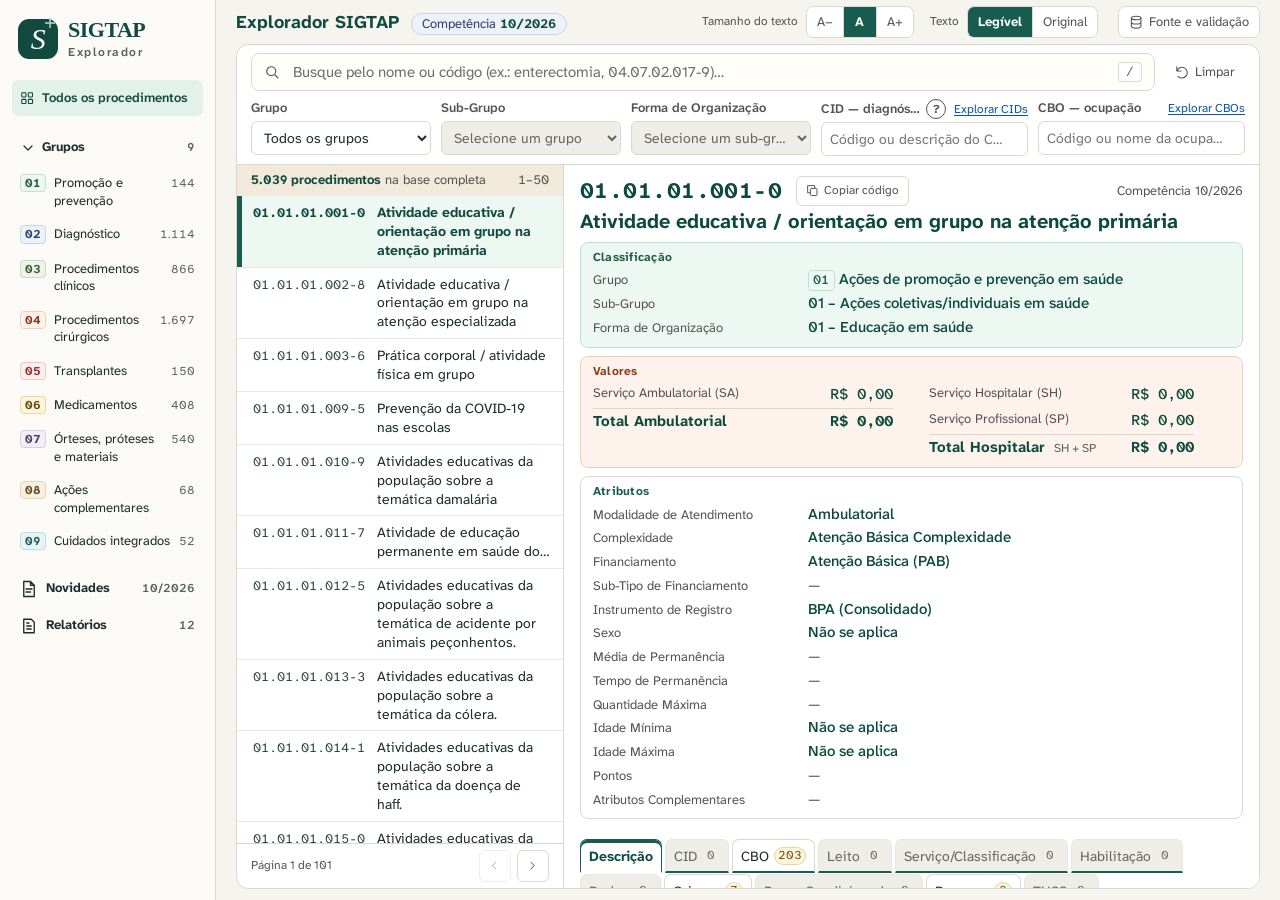
==== commit 0a8cd44b: "Competência 10/2026 e aba Novidades com portarias da Nota Técnica - data/: exportação da base 10/202" ====
--- a/index.html
+++ b/index.html
@@ -35,6 +35,9 @@
       </nav>
     </div>
 
+    <button type="button" class="reports-button news-button" id="news-button" aria-pressed="false">
+      <span data-icon="file"></span><span class="section-title">Novidades</span><span id="news-meta" class="section-meta"></span>
+    </button>
     <button type="button" class="reports-button" id="reports-button" aria-pressed="false">
       <span data-icon="report"></span><span class="section-title">Relatórios</span><span id="report-count" class="section-meta"></span>
     </button>
@@ -150,6 +153,32 @@
           </div>
         </section>
       </div>
+    </section>
+
+    <section class="reports-view news-view" id="news-view" aria-labelledby="news-title" hidden>
+      <header class="report-head">
+        <div>
+          <p class="eyebrow">Novidades da competência</p>
+          <h2 id="news-title" tabindex="-1">Novidades</h2>
+          <p id="news-desc" class="report-desc"></p>
+        </div>
+        <div class="report-head-actions">
+          <label class="news-select-label" id="news-select-wrap" hidden>Competência
+            <select id="news-select"></select>
+          </label>
+          <button type="button" class="report-back" id="news-back"><span data-icon="left"></span><span>Voltar ao explorador</span></button>
+        </div>
+      </header>
+      <div id="news-source" class="news-source"></div>
+      <div class="news-tabs" role="tablist" aria-label="Tipos de mudança" id="news-tabs"></div>
+      <div class="report-bar">
+        <input id="news-filter" class="table-filter" type="search" placeholder="Filtrar por código, nome ou portaria…" aria-label="Filtrar novidades" autocomplete="off">
+        <div class="report-actions">
+          <button type="button" class="report-copy" id="news-csv"><span data-icon="file"></span><span>Baixar CSV (Excel)</span></button>
+        </div>
+      </div>
+      <p id="news-count" class="report-legend" role="status"></p>
+      <div id="news-table" class="report-table"></div>
     </section>
 
     <section class="reports-view" id="reports-view" aria-labelledby="report-title" hidden>
--- a/style.css
+++ b/style.css
@@ -2365,3 +2365,144 @@
 .report-data thead th { position: static; }
 .report-data thead tr:nth-child(2) th { top: auto; }
 .report-legend { margin: -2px 0 8px; font-size: var(--fs-xs); color: var(--muted); }
+
+/* v6: Categoria as in the SIGTAP screen: one column "2231 - Médicos" */
+.families-head,
+.family summary { grid-template-columns: 1.6em minmax(0, 1fr) auto; }
+.families-head { text-align: left; }
+.family-name { font-weight: 500; color: var(--value); }
+
+/* Compatibilidade tipo 2 (Excludente) */
+.badge.badge-excl { border-color: var(--rose-line); background: var(--rose-bg); color: var(--rose-ink); font-weight: 700; }
+
+/* Novidades da competência (diff between bases + portarias from the Nota Técnica) */
+.news-button + .reports-button { margin-top: 2px; }
+
+.news-button.active {
+  background: var(--sky-bg);
+  color: var(--sky-ink);
+  box-shadow: inset 3px 0 0 var(--sky-ink);
+}
+
+.news-select-label {
+  display: inline-flex;
+  align-items: center;
+  gap: 6px;
+  font-size: var(--fs-label);
+  font-weight: 600;
+  color: var(--muted);
+}
+
+.news-select-label select {
+  padding: 5px 8px;
+  border: 1px solid var(--line);
+  border-radius: 7px;
+  background: var(--paper);
+  color: var(--ink);
+}
+
+.news-note {
+  display: flex;
+  align-items: center;
+  gap: 10px 14px;
+  flex-wrap: wrap;
+  margin-bottom: 12px;
+  padding: 10px 12px;
+  border: 1px solid var(--sky-line);
+  border-radius: 10px;
+  background: var(--sky-bg);
+  font-size: var(--fs-row);
+  color: var(--sky-ink);
+}
+
+.news-note > div { display: flex; flex-direction: column; gap: 2px; flex: 1 1 280px; }
+.news-note > div span { font-size: var(--fs-label); color: var(--muted); }
+.news-note a { text-decoration: none; }
+
+.news-check {
+  display: inline-block;
+  padding: 1px 8px;
+  border: 1px solid var(--mint-line);
+  border-radius: 999px;
+  background: var(--mint-bg);
+  font-size: var(--fs-label);
+  font-weight: 700;
+  color: var(--mint-ink);
+  white-space: nowrap;
+}
+
+.news-check.warn { border-color: var(--rose-line); background: var(--rose-bg); color: var(--rose-ink); }
+
+.news-tabs {
+  display: flex;
+  flex-wrap: wrap;
+  gap: 6px;
+  border-bottom: 1px solid var(--line);
+  padding-bottom: 8px;
+}
+
+.news-tab {
+  display: inline-flex;
+  align-items: center;
+  gap: 8px;
+  padding: 6px 12px;
+  border: 1px solid var(--line);
+  border-radius: 999px;
+  background: var(--paper);
+  font-size: var(--fs-label);
+  font-weight: 600;
+  color: var(--ink);
+}
+
+.news-tab:hover { background: var(--zebra); }
+
+.news-tab[aria-selected="true"] {
+  border-color: var(--sky-ink);
+  background: var(--sky-bg);
+  color: var(--sky-ink);
+}
+
+.news-tab .count {
+  padding: 0 6px;
+  border-radius: 999px;
+  background: var(--zebra);
+  font-size: var(--fs-xs);
+  color: var(--muted);
+}
+
+.news-tab[aria-selected="true"] .count { background: var(--paper); color: var(--sky-ink); }
+
+.news-data td { vertical-align: top; }
+
+.portaria {
+  display: block;
+  font-size: var(--fs-label);
+  white-space: nowrap;
+}
+
+.news-data .empty { font-size: var(--fs-label); font-style: italic; color: var(--muted); }
+
+.news-changes,
+.news-diff {
+  margin: 0;
+  padding: 0;
+  list-style: none;
+}
+
+.news-changes > li + li { margin-top: 4px; }
+
+.news-diff { margin: 2px 0 0 2px; }
+.news-diff li { font-size: var(--fs-label); }
+.news-diff li > span { display: inline-block; width: 1em; font-weight: 700; }
+.news-diff li.add { color: var(--mint-ink); }
+.news-diff li.del { color: var(--rose-ink); }
+
+.news-changes .before { color: var(--rose-ink); text-decoration: line-through; text-decoration-thickness: 1px; }
+.news-changes .after { color: var(--mint-ink); font-weight: 600; }
+
+.news-desc summary { cursor: pointer; font-size: var(--fs-label); color: var(--brand-dark); }
+.news-desc p { max-width: 80ch; margin: 4px 0 0; font-size: var(--fs-label); }
+
+@media (max-width: 640px) {
+  .portaria { white-space: normal; }
+}
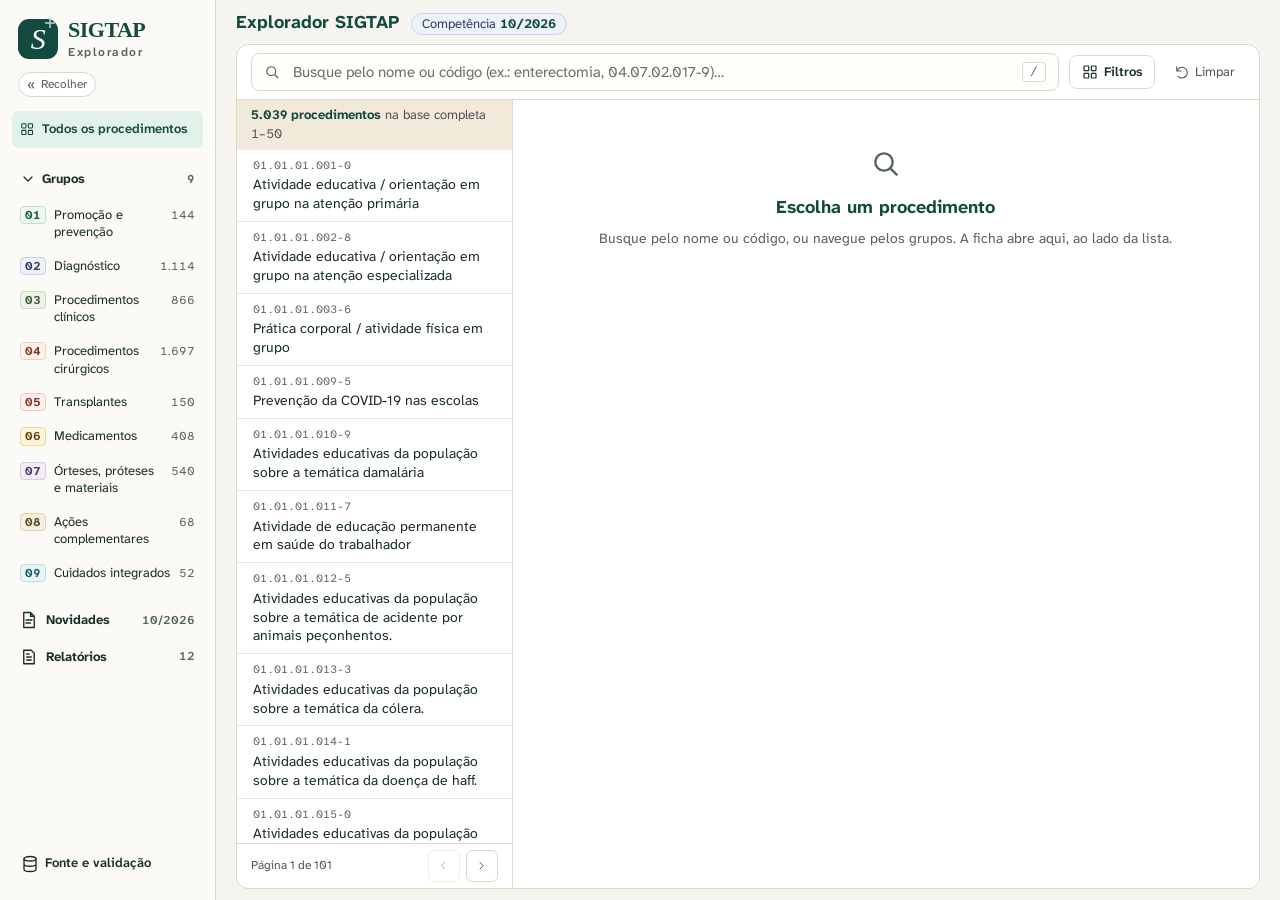
==== commit 81e118c4: "Layout novo: barra lateral recolhível, tela cheia, filtros em etiquetas e Fixar - Nenhuma ficha abre" ====
--- a/index.html
+++ b/index.html
@@ -21,8 +21,9 @@
       <span class="brand-icon" aria-hidden="true">S<span>+</span></span>
       <span class="brand-text">SIGTAP<small>Explorador</small></span>
     </a>
+    <button type="button" class="side-toggle" id="side-toggle" aria-expanded="true" aria-controls="group-nav" title="Recolher a barra lateral (tecla [ )"><span class="side-toggle-icon" aria-hidden="true">«</span><span class="side-toggle-text">Recolher</span></button>
     <button id="all-groups" class="nav-main active" type="button">
-      <span data-icon="grid"></span><span>Todos os procedimentos</span>
+      <span data-icon="grid"></span><span class="long">Todos os procedimentos</span><span class="short">Todos</span>
     </button>
     <div class="nav-section" data-section="groups">
       <button type="button" class="section-toggle" aria-expanded="true" aria-controls="group-nav" title="Recolher ou expandir os grupos">
@@ -41,6 +42,9 @@
     <button type="button" class="reports-button" id="reports-button" aria-pressed="false">
       <span data-icon="report"></span><span class="section-title">Relatórios</span><span id="report-count" class="section-meta"></span>
     </button>
+    <button class="source-button side-source" id="source-button" type="button" aria-label="Fonte e validação dos dados">
+      <span data-icon="database"></span><span class="long">Fonte e validação</span><span class="short">Fonte</span>
+    </button>
   </aside>
 
   <main class="main">
@@ -50,7 +54,7 @@
         <span class="edition-chip">Competência <strong id="edition">—</strong></span>
       </div>
 
-      <div class="reading-controls" role="group" aria-label="Opções de leitura">
+      <div class="reading-controls" role="group" aria-label="Opções de leitura" hidden>
         <div class="control">
           <span class="control-label" id="size-label">Tamanho do texto</span>
           <div class="segmented" role="group" aria-labelledby="size-label">
@@ -69,9 +73,6 @@
         </div>
       </div>
 
-      <button class="source-button" id="source-button" type="button" aria-label="Fonte e validação dos dados">
-        <span data-icon="database"></span><span>Fonte e validação</span>
-      </button>
     </header>
 
     <section class="explorer" aria-label="Explorador de procedimentos">
@@ -82,12 +83,14 @@
             <input id="search" type="search" placeholder="Busque pelo nome ou código (ex.: enterectomia, 04.07.02.017-9)…" aria-label="Buscar por nome ou código do procedimento" autocomplete="off">
             <kbd title="Atalho: tecla /">/</kbd>
           </div>
+          <button id="filter-toggle" class="filter-toggle" type="button" aria-expanded="false" aria-controls="filter-grid"><span data-icon="grid"></span><span>Filtros</span><span id="filter-count" class="filter-count" hidden></span></button>
           <button id="reset" class="reset-button" type="button" title="Limpar busca e filtros">
             <span data-icon="reset"></span><span>Limpar</span>
           </button>
         </div>
 
-        <div class="filter-grid">
+        <div class="chip-row" id="chip-row" hidden></div>
+        <div class="filter-grid" id="filter-grid" hidden>
           <div class="field">
             <div class="field-head"><label for="group">Grupo</label></div>
             <select id="group"><option value="">Todos os grupos</option></select>
@@ -141,6 +144,10 @@
               <button id="next" type="button" aria-label="Próxima página" disabled><span data-icon="right"></span></button>
             </div>
           </div>
+        </section>
+
+        <section class="pinned-panel" id="pinned-panel" aria-label="Procedimento fixado para comparação" hidden>
+          <div id="pinned"></div>
         </section>
 
         <section class="detail-panel" id="detail-panel" aria-label="Ficha do procedimento">
--- a/style.css
+++ b/style.css
@@ -49,6 +49,8 @@
   --note-line: #e8dcbc;
   --note-ink: #5c4a1c;
 
+  --nohab: #b42318;          /* 6.0:1 on white: the "sem habilitação" mark */
+
   /* Pastel accents: one per role, always with a dark ink of the same hue (>= 6:1). */
   --mint-bg: #eef8f2;   --mint-line: #bfe0cf;   --mint-ink: #1f5a45;
   --peach-bg: #fdf3ec;  --peach-line: #f2cfba;  --peach-ink: #8a3b1e;
@@ -2506,3 +2508,182 @@
 @media (max-width: 640px) {
   .portaria { white-space: normal; }
 }
+
+/* Sem habilitação (CNES): a small red ⊗ next to the name */
+.nohab {
+  display: inline-flex;
+  vertical-align: -0.15em;
+  margin-right: 5px;
+  color: var(--nohab);
+}
+
+.nohab svg { width: 1em; height: 1em; stroke-width: 2; }
+
+.nohab-button {
+  margin: 0 0 0 4px;
+  padding: 2px;
+  border-radius: 50%;
+  vertical-align: -0.1em;
+}
+
+.nohab-button svg { width: 0.8em; height: 0.8em; }
+.nohab-button:hover,
+.nohab-button[aria-expanded="true"] { background: var(--rose-bg); }
+
+.nohab-note {
+  margin-top: 6px;
+  padding: 8px 12px;
+  border: 1px solid var(--rose-line);
+  border-radius: 8px;
+  background: var(--rose-bg);
+  font-size: var(--fs-row);
+  color: var(--rose-ink);
+}
+
+.nohab-note ul { margin: 4px 0 4px 18px; padding: 0; }
+.nohab-note .sub-line { display: block; color: var(--muted); }
+
+/* "Voltar" to where a linked procedure was opened from */
+.back-trail {
+  display: inline-flex;
+  align-items: center;
+  gap: 4px;
+  margin-bottom: 6px;
+  padding: 3px 10px 3px 6px;
+  border: 1px solid var(--line);
+  border-radius: 999px;
+  background: var(--paper);
+  font-size: var(--fs-label);
+  font-weight: 600;
+  color: var(--brand-dark);
+}
+
+.back-trail svg { width: 16px; height: 16px; }
+.back-trail:hover { background: var(--zebra); border-color: var(--brand-line); }
+
+/* =================================================================== */
+/* Layout: barra recolhível, filtros em etiquetas, tela cheia, fixar   */
+/* =================================================================== */
+
+/* --- Barra lateral recolhível (botão «, tecla [) --- */
+.side-toggle {
+  display: flex; align-items: center; gap: 6px;
+  margin: -8px 6px 14px; padding: 3px 8px;
+  border: 1px solid var(--line); border-radius: 999px;
+  background: var(--paper); font-size: var(--fs-xs); color: var(--muted);
+  align-self: flex-start;
+}
+.side-toggle:hover { background: var(--zebra); color: var(--ink); }
+.side-toggle-icon { font-size: 15px; line-height: 1; }
+.nav-main .short { display: none; }
+.app-shell { transition: grid-template-columns 0.2s ease; }
+body.side-collapsed .app-shell { grid-template-columns: 120px minmax(0, 1fr); }
+body.side-collapsed .sidebar { padding: 18px 8px; overflow-x: hidden; }
+body.side-collapsed .brand-text,
+body.side-collapsed .side-toggle-text,
+body.side-collapsed .nav-main .long,
+body.side-collapsed .sidebar .section-meta,
+body.side-collapsed #group-nav { display: none !important; }
+body.side-collapsed .nav-main .short { display: inline; }
+body.side-collapsed .side-toggle { margin: 0 6px 18px; }
+body.side-collapsed .section-chevron svg { transform: rotate(-90deg); }
+
+/* --- Filtros em etiquetas --- */
+.filter-toggle {
+  display: inline-flex; align-items: center; gap: 6px;
+  padding: 7px 12px; border: 1px solid var(--line); border-radius: 8px;
+  background: var(--paper); font-size: var(--fs-label); font-weight: 600; color: var(--ink);
+}
+.filter-toggle svg { width: 16px; height: 16px; }
+.filter-toggle[aria-expanded="true"] { background: var(--brand-soft); border-color: var(--brand-line); color: var(--brand-dark); }
+.filter-count {
+  min-width: 18px; padding: 0 5px; border-radius: 999px;
+  background: var(--brand-dark); color: #fff; font-size: var(--fs-xs); text-align: center;
+}
+.chip-row { display: flex; flex-wrap: wrap; gap: 6px; margin-top: 8px; }
+.chip {
+  padding: 3px 10px; border: 1px solid var(--mint-line); border-radius: 999px;
+  background: var(--mint-bg); color: var(--mint-ink); font-size: var(--fs-label); font-weight: 600;
+}
+.chip span { margin-left: 4px; color: var(--muted); }
+.chip:hover { border-color: var(--mint-ink); }
+
+/* --- Lista: código em cima, nome embaixo; coluna mais estreita --- */
+.workspace { grid-template-columns: minmax(260px, 27%) minmax(0, 1fr); }
+.proc-row { grid-template-columns: minmax(0, 1fr); gap: 1px; padding-top: 8px; padding-bottom: 8px; min-height: 0; }
+.proc-row .proc-code { font-size: max(11px, 0.75rem); color: var(--muted); }
+.proc-row.selected .proc-code { color: var(--brand-dark); }
+
+/* --- Ficha: cabeçalho fixo --- */
+.ficha { padding-top: 0; }
+.ficha-header {
+  position: sticky; top: 0; z-index: 3;
+  margin: 0 -16px; padding: 10px 16px 8px;
+  background: var(--paper); border-bottom: 1px solid var(--line-soft);
+}
+.tabbar { top: var(--fhead-h, 0px); }
+.detail-panel { scroll-padding-top: calc(var(--fhead-h, 0px) + var(--tabbar-h, 5rem) + 8px); }
+.expand-button { padding: 4px 7px; }
+.expand-button svg { width: 16px; height: 16px; }
+
+.empty-detail.welcome h2 { color: var(--brand-dark); }
+
+/* --- Ficha em tela cheia --- */
+body.ficha-full .sidebar,
+body.ficha-full .filters,
+body.ficha-full .list-panel { display: none; }
+body.ficha-full .app-shell { grid-template-columns: minmax(0, 1fr); }
+body.ficha-full .workspace { grid-template-columns: minmax(0, 1fr); }
+body.ficha-full .ficha { max-width: 1100px; margin: 0 auto; }
+
+@media (prefers-reduced-motion: reduce) { .app-shell { transition: none; } }
+
+/* --- Fixar para comparar --- */
+body.has-pin .workspace { grid-template-columns: minmax(230px, 21%) minmax(0, 1fr) minmax(0, 1fr); }
+body.has-pin.ficha-full .workspace { grid-template-columns: minmax(0, 1fr) minmax(0, 1fr); }
+.pinned-panel {
+  min-width: 0; min-height: 0; overflow-y: auto;
+  border-right: 2px solid var(--sand-line);
+  background: #fdfbf6;
+}
+.pinned-panel .ficha-header { background: #fdfbf6; }
+.pinned-panel .ficha { padding: 0 16px 18px; }
+.pin-label {
+  display: inline-flex; align-items: center; gap: 4px;
+  padding: 2px 9px; border-radius: 999px;
+  background: var(--sand-bg); border: 1px solid var(--sand-line);
+  font-size: var(--fs-xs); font-weight: 700; color: var(--sand-ink);
+}
+.pin-label svg, .pin-button svg, .pin-mark svg { width: 14px; height: 14px; }
+.pinned-ficha .ficha-code { font-size: 1.15rem; }
+.pinned-ficha .ficha-name { font-size: 1.05rem; }
+.pin-button.on { background: var(--sand-bg); border-color: var(--sand-line); color: var(--sand-ink); }
+.pin-mark { display: inline-flex; margin-left: 5px; vertical-align: -2px; color: var(--sand-ink); }
+.pin-rels { margin-top: 12px; }
+.pin-rels-title { font-size: var(--fs-xs); font-weight: 700; letter-spacing: .06em; text-transform: uppercase; color: var(--muted); margin-bottom: 4px; }
+.pin-rel { border-bottom: 1px solid var(--line-soft); }
+.pin-rel summary { padding: 7px 2px; cursor: pointer; font-size: var(--fs-row); font-weight: 600; color: var(--ink); }
+.pin-rel summary .count { margin-left: 4px; padding: 0 6px; border-radius: 999px; background: var(--zebra); font-size: var(--fs-xs); color: var(--muted); }
+.pin-rel[open] { padding-bottom: 10px; }
+.pin-sub { margin: 8px 0 4px; font-size: var(--fs-label); color: var(--muted); }
+/* What differs between the pinned ficha and the open one: a light amber mark. */
+.differs { box-shadow: inset 3px 0 0 #e0a43a; background-color: #fff6e3 !important; }
+@media (max-width: 899px) {
+  .pin-button, .pinned-panel { display: none !important; }
+  body.has-pin .workspace { grid-template-columns: minmax(0, 1fr); }
+}
+
+.pin-rel-empty .summary-like { display: block; padding: 7px 2px 7px 16px; font-size: var(--fs-row); color: var(--muted); }
+.pin-rel-empty .count { margin-left: 4px; padding: 0 6px; border-radius: 999px; background: var(--zebra); font-size: var(--fs-xs); }
+
+/* --- Fonte e validação no rodapé da barra lateral --- */
+.side-source { margin-top: auto; width: 100%; justify-content: flex-start; padding: 8px; border-color: transparent; background: transparent; font-weight: 600; color: var(--ink); }
+.side-source:hover { background: var(--zebra); }
+.side-source svg { width: 18px; height: 18px; }
+.side-source .short { display: none; }
+body.side-collapsed .side-source .long { display: none; }
+body.side-collapsed .side-source .short { display: inline; }
+.reading-controls[hidden] { display: none !important; }
+/* field and money rows lay their dt/dd out on the parent grid: mark the cells */
+.field-row.differs > *, .money-row.differs > * { background-color: #fff6e3; }
+.field-row.differs > dt, .money-row.differs > dt { box-shadow: inset 3px 0 0 #e0a43a; padding-left: 6px; }
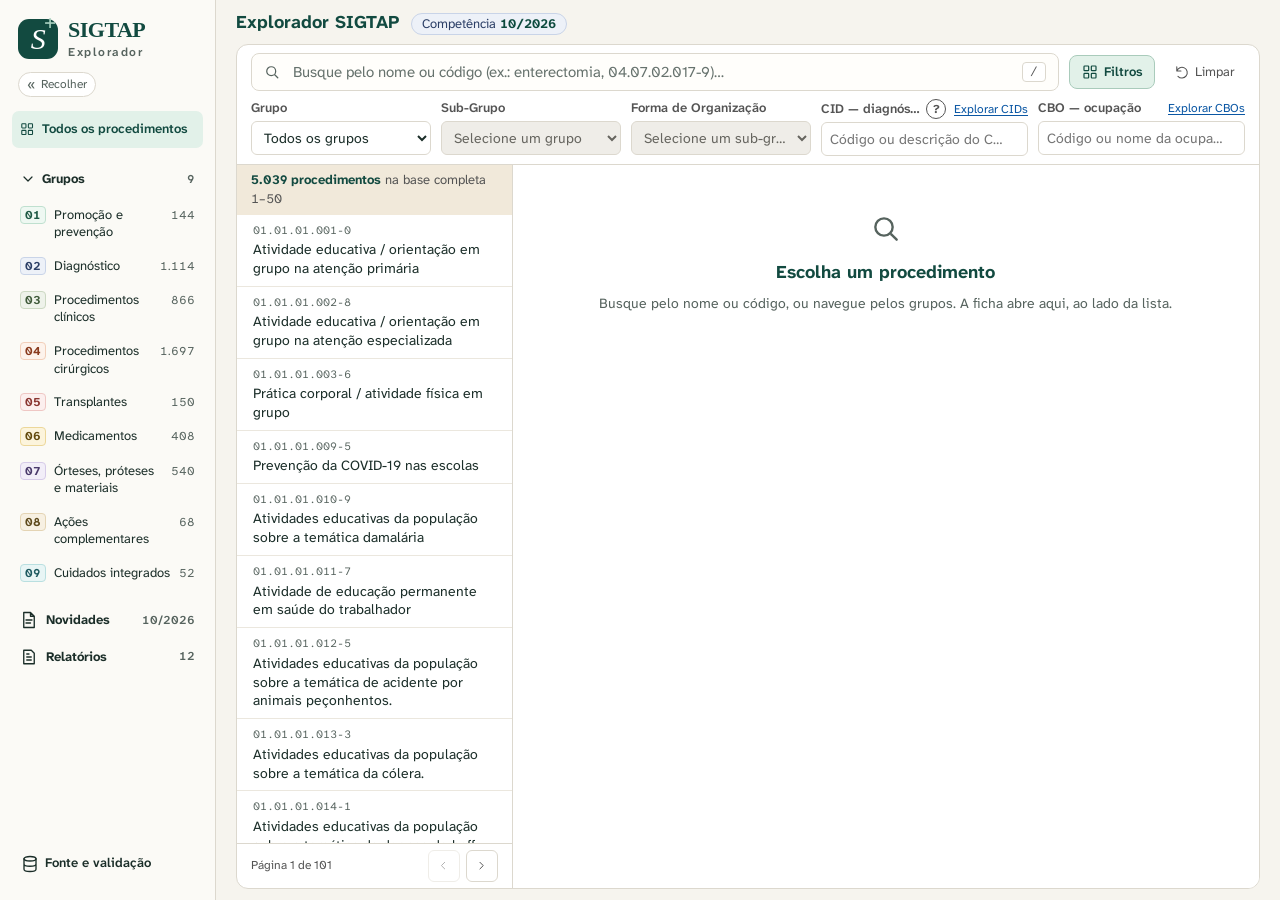
==== commit 350a8ef6: "Filtros abertos por padrão; botão Fixar só com o símbolo Co-Authored-By: Claude Opus 5.5 <noreply@an" ====
--- a/index.html
+++ b/index.html
@@ -83,14 +83,14 @@
             <input id="search" type="search" placeholder="Busque pelo nome ou código (ex.: enterectomia, 04.07.02.017-9)…" aria-label="Buscar por nome ou código do procedimento" autocomplete="off">
             <kbd title="Atalho: tecla /">/</kbd>
           </div>
-          <button id="filter-toggle" class="filter-toggle" type="button" aria-expanded="false" aria-controls="filter-grid"><span data-icon="grid"></span><span>Filtros</span><span id="filter-count" class="filter-count" hidden></span></button>
+          <button id="filter-toggle" class="filter-toggle" type="button" aria-expanded="true" aria-controls="filter-grid"><span data-icon="grid"></span><span>Filtros</span><span id="filter-count" class="filter-count" hidden></span></button>
           <button id="reset" class="reset-button" type="button" title="Limpar busca e filtros">
             <span data-icon="reset"></span><span>Limpar</span>
           </button>
         </div>
 
         <div class="chip-row" id="chip-row" hidden></div>
-        <div class="filter-grid" id="filter-grid" hidden>
+        <div class="filter-grid" id="filter-grid">
           <div class="field">
             <div class="field-head"><label for="group">Grupo</label></div>
             <select id="group"><option value="">Todos os grupos</option></select>
--- a/style.css
+++ b/style.css
@@ -2623,8 +2623,8 @@
 }
 .tabbar { top: var(--fhead-h, 0px); }
 .detail-panel { scroll-padding-top: calc(var(--fhead-h, 0px) + var(--tabbar-h, 5rem) + 8px); }
-.expand-button { padding: 4px 7px; }
-.expand-button svg { width: 16px; height: 16px; }
+.expand-button, .pin-button { padding: 4px 7px; }
+.expand-button svg, .pin-button svg { width: 16px; height: 16px; }
 
 .empty-detail.welcome h2 { color: var(--brand-dark); }
 
@@ -2654,7 +2654,7 @@
   background: var(--sand-bg); border: 1px solid var(--sand-line);
   font-size: var(--fs-xs); font-weight: 700; color: var(--sand-ink);
 }
-.pin-label svg, .pin-button svg, .pin-mark svg { width: 14px; height: 14px; }
+.pin-label svg, .pin-mark svg { width: 14px; height: 14px; }
 .pinned-ficha .ficha-code { font-size: 1.15rem; }
 .pinned-ficha .ficha-name { font-size: 1.05rem; }
 .pin-button.on { background: var(--sand-bg); border-color: var(--sand-line); color: var(--sand-ink); }
